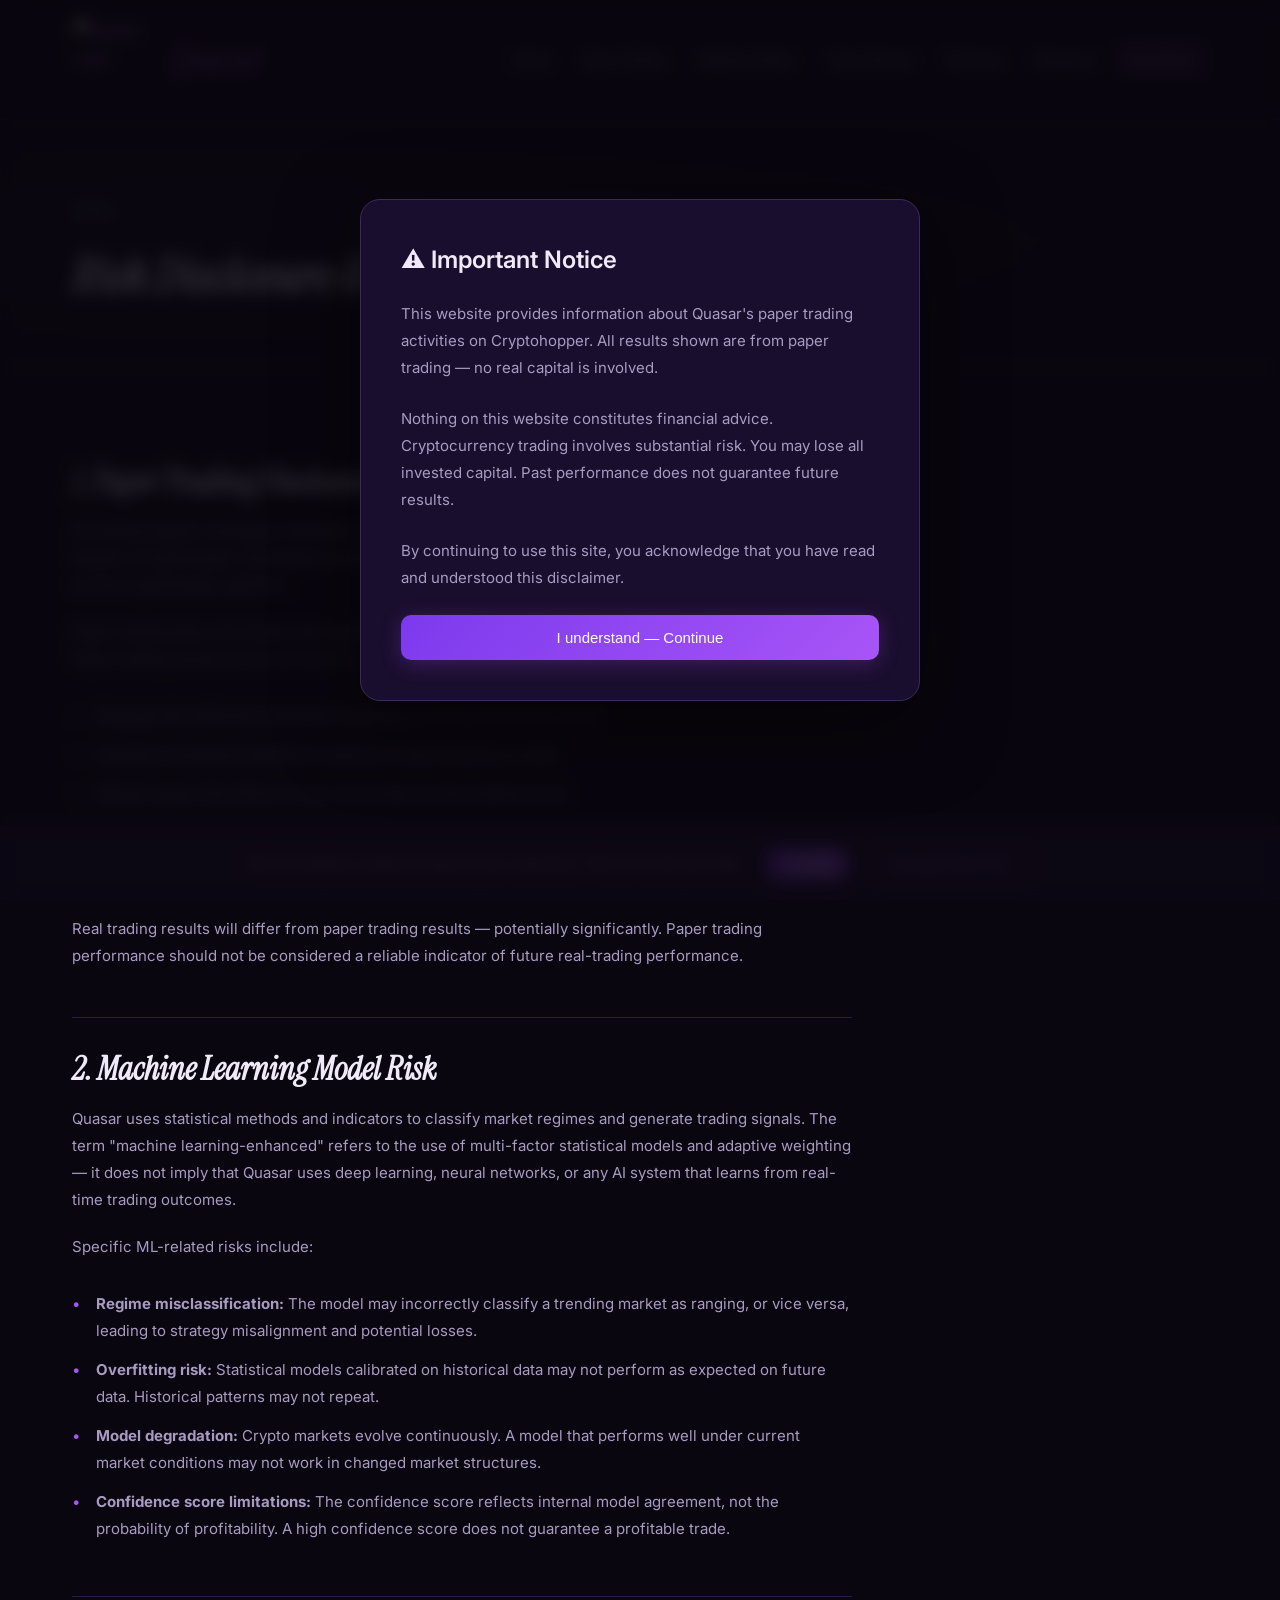
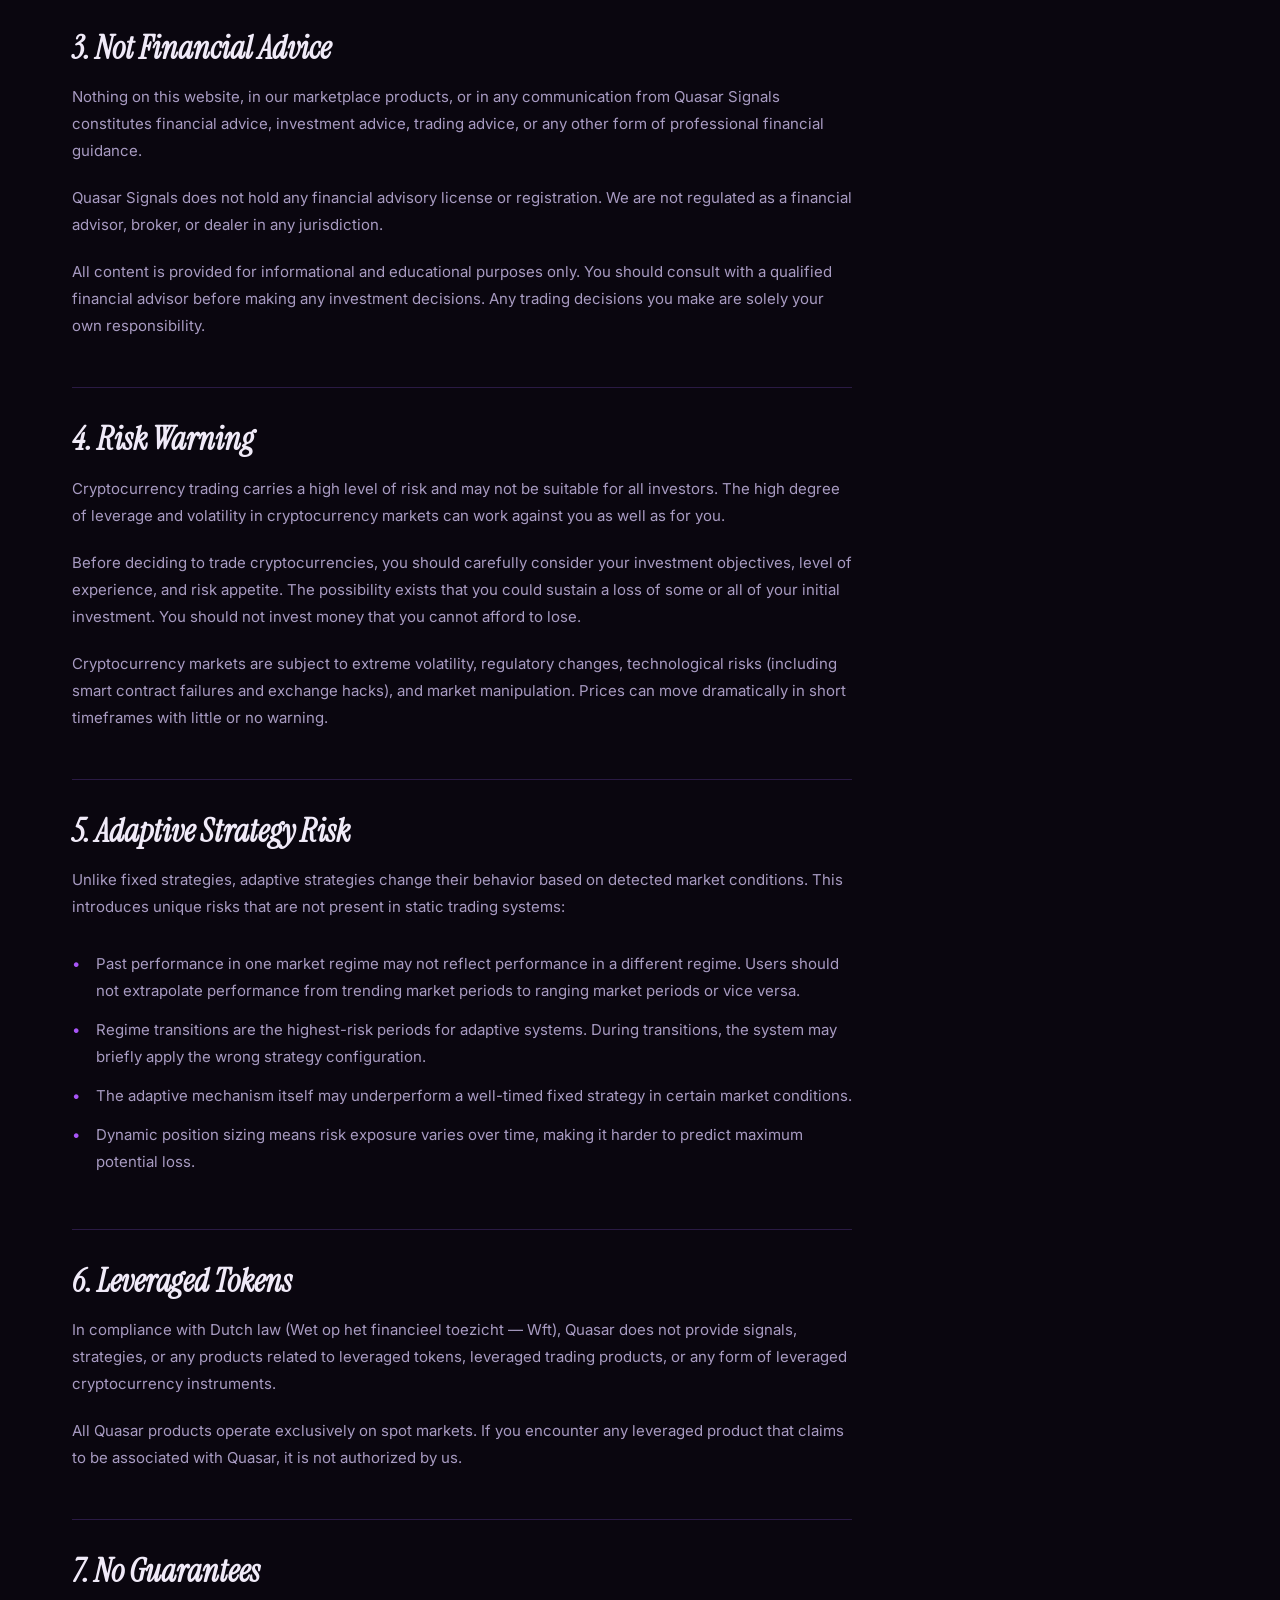
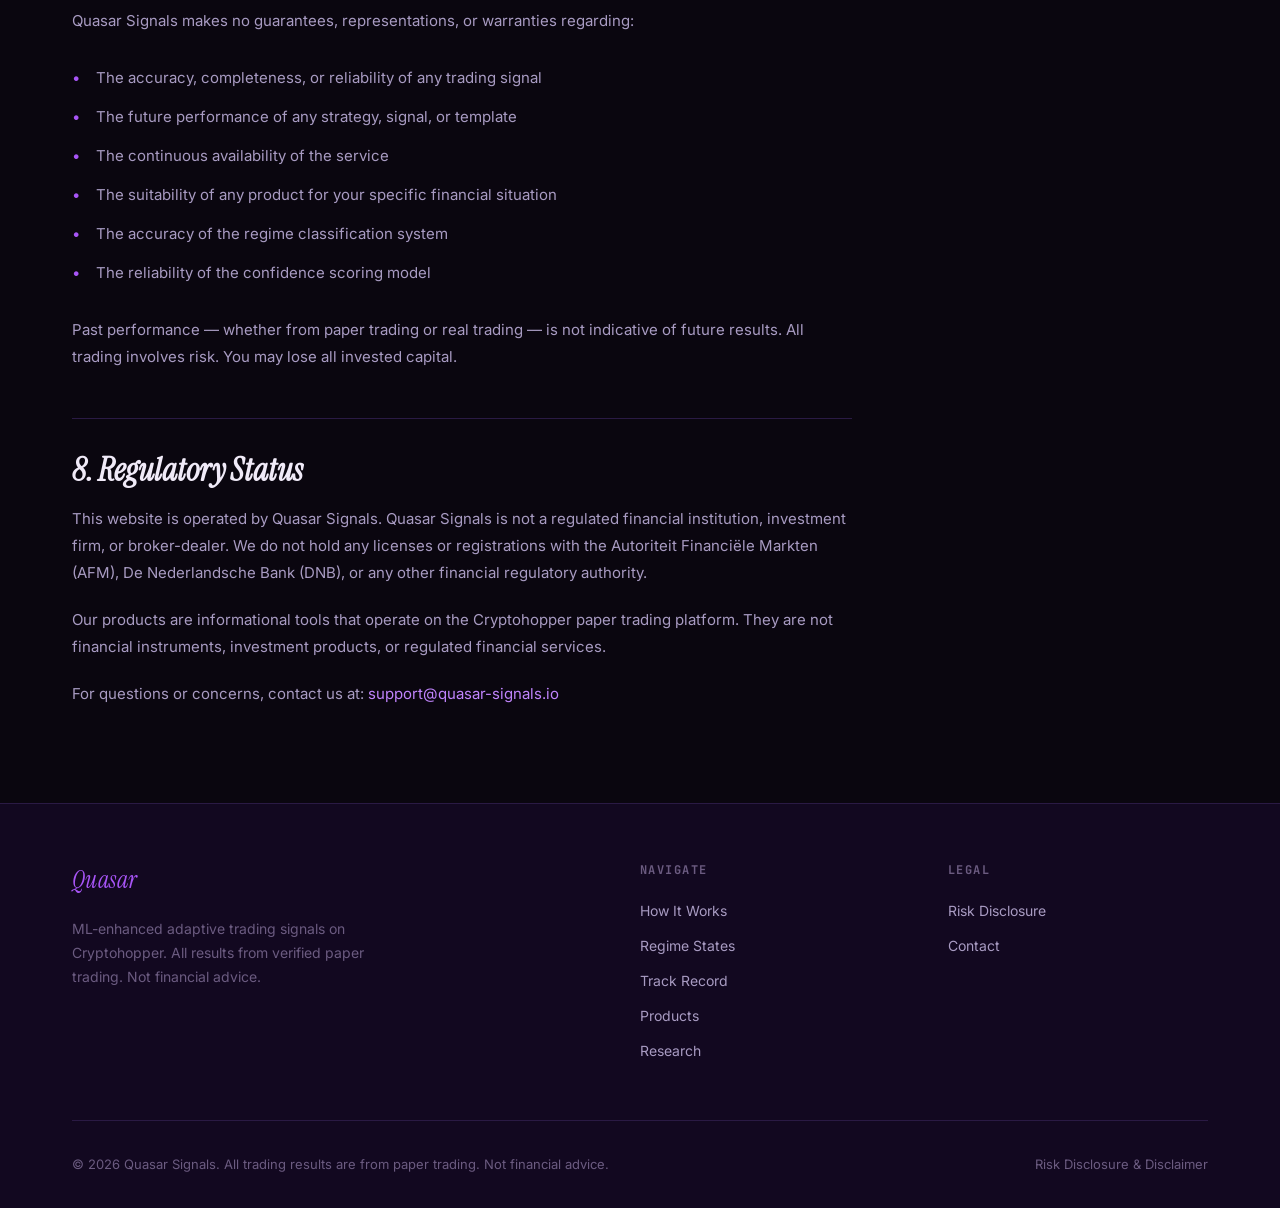
==== disclaimer.html @ 03da4434 "Add complete Quasar website with tall header, large logo, and all pages Full static site with 7 page" ====
<!DOCTYPE html>
<html lang="en">
<head>
  <meta charset="UTF-8">
  <meta name="viewport" content="width=device-width, initial-scale=1.0">
  <title>Risk Disclosure &amp; Disclaimer — Quasar</title>
  <meta name="description" content="Comprehensive risk disclosure and ML-specific disclaimer for Quasar's adaptive paper trading system.">
  <link rel="stylesheet" href="css/style.css">
  <link rel="icon" type="image/png" href="images/logo.png">
</head>
<body>

  <header class="site-header">
    <div class="header-inner">
      <a href="index.html" class="logo-link">
        <img src="images/logo.png" alt="Quasar Logo" class="logo-img">
        <span class="logo-text">Quasar</span>
      </a>
      <button class="nav-toggle" aria-label="Toggle navigation">
        <span></span><span></span><span></span>
      </button>
      <nav class="main-nav">
        <a href="index.html">Home</a>
        <a href="how-it-works.html">How It Works</a>
        <a href="regime-states.html">Regime States</a>
        <a href="track-record.html">Track Record</a>
        <a href="products.html">Products</a>
        <a href="research.html">Research</a>
        <a href="disclaimer.html" class="active">Disclaimer</a>
      </nav>
    </div>
  </header>

  <main>

    <div class="page-header">
      <div class="container">
        <span class="section-label">Legal</span>
        <h1>Risk Disclosure &amp; ML-Specific Disclaimer</h1>
      </div>
    </div>

    <section class="section">
      <div class="container">
        <div class="disclaimer-content">

          <!-- 1. PAPER TRADING DISCLOSURE -->
          <h2>1. Paper Trading Disclosure</h2>
          <p>
            All trading signals, strategies, templates, and performance data presented on this
            website and through Quasar's Cryptohopper marketplace products are derived exclusively
            from paper trading (simulated trading) on the Cryptohopper platform.
          </p>
          <p>
            Paper trading does not involve real capital. No real money is at risk in the
            generation of any results shown. Paper trading results do not account for:
          </p>
          <ul class="bullet-list">
            <li>Slippage (the difference between expected and actual execution price)</li>
            <li>Liquidity constraints (inability to execute at desired price or size)</li>
            <li>Market impact (the effect of your own orders on the market price)</li>
            <li>Exchange downtime or connectivity issues</li>
            <li>Fees and commissions (which vary by exchange and account type)</li>
          </ul>
          <p>
            Real trading results will differ from paper trading results — potentially significantly.
            Paper trading performance should not be considered a reliable indicator of future
            real-trading performance.
          </p>

          <!-- 2. ML MODEL RISK -->
          <h2>2. Machine Learning Model Risk</h2>
          <p>
            Quasar uses statistical methods and indicators to classify market regimes and
            generate trading signals. The term "machine learning-enhanced" refers to the use
            of multi-factor statistical models and adaptive weighting — it does not imply
            that Quasar uses deep learning, neural networks, or any AI system that learns
            from real-time trading outcomes.
          </p>
          <p>Specific ML-related risks include:</p>
          <ul class="bullet-list">
            <li><strong>Regime misclassification:</strong> The model may incorrectly classify a trending market as ranging, or vice versa, leading to strategy misalignment and potential losses.</li>
            <li><strong>Overfitting risk:</strong> Statistical models calibrated on historical data may not perform as expected on future data. Historical patterns may not repeat.</li>
            <li><strong>Model degradation:</strong> Crypto markets evolve continuously. A model that performs well under current market conditions may not work in changed market structures.</li>
            <li><strong>Confidence score limitations:</strong> The confidence score reflects internal model agreement, not the probability of profitability. A high confidence score does not guarantee a profitable trade.</li>
          </ul>

          <!-- 3. NOT FINANCIAL ADVICE -->
          <h2>3. Not Financial Advice</h2>
          <p>
            Nothing on this website, in our marketplace products, or in any communication
            from Quasar Signals constitutes financial advice, investment advice, trading advice,
            or any other form of professional financial guidance.
          </p>
          <p>
            Quasar Signals does not hold any financial advisory license or registration.
            We are not regulated as a financial advisor, broker, or dealer in any jurisdiction.
          </p>
          <p>
            All content is provided for informational and educational purposes only. You should
            consult with a qualified financial advisor before making any investment decisions.
            Any trading decisions you make are solely your own responsibility.
          </p>

          <!-- 4. RISK WARNING -->
          <h2>4. Risk Warning</h2>
          <p>
            Cryptocurrency trading carries a high level of risk and may not be suitable for
            all investors. The high degree of leverage and volatility in cryptocurrency markets
            can work against you as well as for you.
          </p>
          <p>
            Before deciding to trade cryptocurrencies, you should carefully consider your
            investment objectives, level of experience, and risk appetite. The possibility
            exists that you could sustain a loss of some or all of your initial investment.
            You should not invest money that you cannot afford to lose.
          </p>
          <p>
            Cryptocurrency markets are subject to extreme volatility, regulatory changes,
            technological risks (including smart contract failures and exchange hacks),
            and market manipulation. Prices can move dramatically in short timeframes
            with little or no warning.
          </p>

          <!-- 5. ADAPTIVE STRATEGY RISK -->
          <h2>5. Adaptive Strategy Risk</h2>
          <p>
            Unlike fixed strategies, adaptive strategies change their behavior based on
            detected market conditions. This introduces unique risks that are not present
            in static trading systems:
          </p>
          <ul class="bullet-list">
            <li>Past performance in one market regime may not reflect performance in a different regime. Users should not extrapolate performance from trending market periods to ranging market periods or vice versa.</li>
            <li>Regime transitions are the highest-risk periods for adaptive systems. During transitions, the system may briefly apply the wrong strategy configuration.</li>
            <li>The adaptive mechanism itself may underperform a well-timed fixed strategy in certain market conditions.</li>
            <li>Dynamic position sizing means risk exposure varies over time, making it harder to predict maximum potential loss.</li>
          </ul>

          <!-- 6. LEVERAGED TOKENS -->
          <h2>6. Leveraged Tokens</h2>
          <p>
            In compliance with Dutch law (Wet op het financieel toezicht — Wft), Quasar
            does not provide signals, strategies, or any products related to leveraged tokens,
            leveraged trading products, or any form of leveraged cryptocurrency instruments.
          </p>
          <p>
            All Quasar products operate exclusively on spot markets. If you encounter any
            leveraged product that claims to be associated with Quasar, it is not authorized
            by us.
          </p>

          <!-- 7. NO GUARANTEES -->
          <h2>7. No Guarantees</h2>
          <p>
            Quasar Signals makes no guarantees, representations, or warranties regarding:
          </p>
          <ul class="bullet-list">
            <li>The accuracy, completeness, or reliability of any trading signal</li>
            <li>The future performance of any strategy, signal, or template</li>
            <li>The continuous availability of the service</li>
            <li>The suitability of any product for your specific financial situation</li>
            <li>The accuracy of the regime classification system</li>
            <li>The reliability of the confidence scoring model</li>
          </ul>
          <p>
            Past performance — whether from paper trading or real trading — is not indicative
            of future results. All trading involves risk. You may lose all invested capital.
          </p>

          <!-- 8. REGULATORY STATUS -->
          <h2>8. Regulatory Status</h2>
          <p>
            This website is operated by Quasar Signals. Quasar Signals is not a regulated
            financial institution, investment firm, or broker-dealer. We do not hold any
            licenses or registrations with the Autoriteit Financiële Markten (AFM), De
            Nederlandsche Bank (DNB), or any other financial regulatory authority.
          </p>
          <p>
            Our products are informational tools that operate on the Cryptohopper paper
            trading platform. They are not financial instruments, investment products,
            or regulated financial services.
          </p>
          <p>
            For questions or concerns, contact us at:
            <a href="mailto:support@quasar-signals.io">support@quasar-signals.io</a>
          </p>

        </div>
      </div>
    </section>

  </main>

  <footer class="site-footer">
    <div class="container">
      <div class="footer-inner">
        <div class="footer-brand">
          <span class="logo-text">Quasar</span>
          <p>ML-enhanced adaptive trading signals on Cryptohopper. All results from verified paper trading. Not financial advice.</p>
        </div>
        <div class="footer-links">
          <h4>Navigate</h4>
          <ul>
            <li><a href="how-it-works.html">How It Works</a></li>
            <li><a href="regime-states.html">Regime States</a></li>
            <li><a href="track-record.html">Track Record</a></li>
            <li><a href="products.html">Products</a></li>
            <li><a href="research.html">Research</a></li>
          </ul>
        </div>
        <div class="footer-links">
          <h4>Legal</h4>
          <ul>
            <li><a href="disclaimer.html">Risk Disclosure</a></li>
            <li><a href="mailto:support@quasar-signals.io">Contact</a></li>
          </ul>
        </div>
      </div>
      <div class="footer-bottom">
        <p>&copy; 2026 Quasar Signals. All trading results are from paper trading. Not financial advice.</p>
        <a href="disclaimer.html">Risk Disclosure &amp; Disclaimer</a>
      </div>
    </div>
  </footer>

  <div class="disclaimer-modal-overlay">
    <div class="disclaimer-modal">
      <h3>&#x26A0;&#xFE0F; Important Notice</h3>
      <p>This website provides information about Quasar's paper trading activities on Cryptohopper. All results shown are from paper trading — no real capital is involved.</p>
      <p>Nothing on this website constitutes financial advice. Cryptocurrency trading involves substantial risk. You may lose all invested capital. Past performance does not guarantee future results.</p>
      <p>By continuing to use this site, you acknowledge that you have read and understood this disclaimer.</p>
      <button class="btn btn-primary disclaimer-accept">I understand — Continue</button>
    </div>
  </div>

  <div class="cookie-banner">
    <p>We use analytics cookies to improve your experience. We do not sell your data.</p>
    <button class="btn btn-primary cookie-accept">Accept</button>
    <button class="btn btn-secondary cookie-manage">Manage preferences</button>
  </div>

  <script src="js/main.js"></script>
</body>
</html>
---- css/style.css ----
/* ══════════════════════════════════════════
   QUASAR — Global Styles
   Tone: Enigmatic · Data-Driven · Futuristic
   ══════════════════════════════════════════ */

@import url('https://fonts.googleapis.com/css2?family=Instrument+Serif:ital@0;1&family=JetBrains+Mono:wght@300;400;500&family=Inter:wght@300;400;500;600&display=swap');

:root {
  --bg-primary: #0a060f;
  --bg-secondary: #120820;
  --bg-card: #1a0e2e;
  --bg-card-hover: #221440;
  --purple: #a855f7;
  --purple-light: #c084fc;
  --purple-dim: #7c3aed;
  --purple-dark: #6d28d9;
  --teal: #2ae8c0;
  --teal-dim: #1ab898;
  --lavender: #c4b5fd;
  --text-primary: #f0eaf8;
  --text-secondary: #a89bc2;
  --text-muted: #6b5b80;
  --border: #2a1a44;
  --border-light: #3d2a5c;
  --font-serif: 'Instrument Serif', Georgia, serif;
  --font-sans: 'Inter', -apple-system, sans-serif;
  --font-mono: 'JetBrains Mono', 'Fira Code', monospace;
  --header-height: 120px;
  --max-width: 1200px;
}

*, *::before, *::after {
  margin: 0;
  padding: 0;
  box-sizing: border-box;
}

html {
  scroll-behavior: smooth;
  font-size: 16px;
}

body {
  font-family: var(--font-sans);
  background: var(--bg-primary);
  color: var(--text-primary);
  line-height: 1.7;
  min-height: 100vh;
  overflow-x: hidden;
}

/* ── Selection ── */
::selection {
  background: var(--purple-dim);
  color: #fff;
}

/* ── Links ── */
a {
  color: var(--purple-light);
  text-decoration: none;
  transition: color 0.25s ease;
}
a:hover {
  color: var(--teal);
}

/* ══════════════════════════════════════════
   HEADER — Tall with large logo
   ══════════════════════════════════════════ */

.site-header {
  position: fixed;
  top: 0;
  left: 0;
  right: 0;
  z-index: 1000;
  height: var(--header-height);
  background: rgba(10, 6, 15, 0.92);
  backdrop-filter: blur(20px);
  -webkit-backdrop-filter: blur(20px);
  border-bottom: 1px solid var(--border);
  transition: height 0.3s ease, background 0.3s ease;
}

.site-header.scrolled {
  height: 80px;
  background: rgba(10, 6, 15, 0.97);
}

.header-inner {
  max-width: var(--max-width);
  margin: 0 auto;
  padding: 0 2rem;
  height: 100%;
  display: flex;
  align-items: center;
  justify-content: space-between;
}

.logo-link {
  display: flex;
  align-items: center;
  gap: 1rem;
  text-decoration: none;
  flex-shrink: 0;
}

.logo-img {
  height: 85px;
  width: 85px;
  object-fit: contain;
  border-radius: 16px;
  transition: height 0.3s ease, width 0.3s ease;
}

.site-header.scrolled .logo-img {
  height: 52px;
  width: 52px;
}

.logo-text {
  font-family: var(--font-serif);
  font-style: italic;
  font-size: 2rem;
  color: var(--purple);
  letter-spacing: 0.02em;
  transition: font-size 0.3s ease;
}

.site-header.scrolled .logo-text {
  font-size: 1.5rem;
}

/* ── Navigation ── */
.main-nav {
  display: flex;
  align-items: center;
  gap: 0.25rem;
}

.main-nav a {
  color: var(--text-secondary);
  font-size: 0.875rem;
  font-weight: 400;
  padding: 0.5rem 0.85rem;
  border-radius: 8px;
  transition: all 0.25s ease;
  white-space: nowrap;
}

.main-nav a:hover,
.main-nav a.active {
  color: var(--text-primary);
  background: rgba(168, 85, 247, 0.1);
}

.main-nav a.active {
  color: var(--purple-light);
}

/* Mobile hamburger */
.nav-toggle {
  display: none;
  background: none;
  border: none;
  cursor: pointer;
  padding: 0.5rem;
}

.nav-toggle span {
  display: block;
  width: 24px;
  height: 2px;
  background: var(--text-secondary);
  margin: 5px 0;
  transition: all 0.3s ease;
  border-radius: 2px;
}

.nav-toggle.open span:nth-child(1) {
  transform: rotate(45deg) translate(5px, 5px);
}
.nav-toggle.open span:nth-child(2) {
  opacity: 0;
}
.nav-toggle.open span:nth-child(3) {
  transform: rotate(-45deg) translate(5px, -5px);
}

/* ══════════════════════════════════════════
   MAIN CONTENT
   ══════════════════════════════════════════ */

main {
  padding-top: var(--header-height);
}

.container {
  max-width: var(--max-width);
  margin: 0 auto;
  padding: 0 2rem;
}

/* ── Section spacing ── */
.section {
  padding: 6rem 0;
  border-bottom: 1px solid var(--border);
}

.section:last-child {
  border-bottom: none;
}

.section-alt {
  background: var(--bg-secondary);
}

/* ══════════════════════════════════════════
   HERO
   ══════════════════════════════════════════ */

.hero {
  padding: 8rem 0 6rem;
  position: relative;
  overflow: hidden;
}

.hero::before {
  content: '';
  position: absolute;
  top: -40%;
  left: -20%;
  width: 70%;
  height: 120%;
  background: radial-gradient(ellipse, rgba(168, 85, 247, 0.06) 0%, transparent 70%);
  pointer-events: none;
}

.hero::after {
  content: '';
  position: absolute;
  bottom: -30%;
  right: -15%;
  width: 50%;
  height: 100%;
  background: radial-gradient(ellipse, rgba(42, 232, 192, 0.03) 0%, transparent 70%);
  pointer-events: none;
}

.hero-content {
  position: relative;
  z-index: 1;
  max-width: 780px;
}

.hero h1 {
  font-family: var(--font-serif);
  font-style: italic;
  font-size: 3.75rem;
  line-height: 1.15;
  color: var(--text-primary);
  margin-bottom: 1.75rem;
  letter-spacing: -0.01em;
}

.hero h1 span {
  color: var(--purple);
}

.hero-sub {
  font-size: 1.125rem;
  color: var(--text-secondary);
  line-height: 1.8;
  margin-bottom: 2.5rem;
  max-width: 640px;
}

.hero-ctas {
  display: flex;
  gap: 1rem;
  flex-wrap: wrap;
  margin-bottom: 2.5rem;
}

.hero-disclaimer {
  font-family: var(--font-mono);
  font-size: 0.75rem;
  color: var(--text-muted);
  line-height: 1.7;
  max-width: 580px;
  padding-top: 1.5rem;
  border-top: 1px solid var(--border);
}

/* ── Buttons ── */
.btn {
  display: inline-flex;
  align-items: center;
  gap: 0.5rem;
  padding: 0.875rem 1.75rem;
  border-radius: 10px;
  font-size: 0.9375rem;
  font-weight: 500;
  cursor: pointer;
  transition: all 0.3s ease;
  border: none;
  text-decoration: none;
}

.btn-primary {
  background: linear-gradient(135deg, var(--purple-dim), var(--purple));
  color: #fff;
  box-shadow: 0 4px 20px rgba(168, 85, 247, 0.25);
}

.btn-primary:hover {
  background: linear-gradient(135deg, var(--purple), var(--purple-light));
  box-shadow: 0 6px 30px rgba(168, 85, 247, 0.35);
  color: #fff;
  transform: translateY(-1px);
}

.btn-secondary {
  background: transparent;
  color: var(--purple-light);
  border: 1px solid var(--border-light);
}

.btn-secondary:hover {
  background: rgba(168, 85, 247, 0.08);
  border-color: var(--purple-dim);
  color: var(--purple-light);
}

/* ══════════════════════════════════════════
   TYPOGRAPHY
   ══════════════════════════════════════════ */

h1, h2, h3, h4 {
  font-family: var(--font-serif);
  font-style: italic;
  color: var(--text-primary);
}

h2 {
  font-size: 2.5rem;
  line-height: 1.2;
  margin-bottom: 1.5rem;
}

h3 {
  font-size: 1.5rem;
  margin-bottom: 1rem;
}

h4 {
  font-size: 1.125rem;
  margin-bottom: 0.75rem;
}

p {
  margin-bottom: 1.25rem;
  color: var(--text-secondary);
}

p:last-child {
  margin-bottom: 0;
}

/* ── Section intro ── */
.section-intro {
  max-width: 700px;
  margin-bottom: 3.5rem;
}

.section-label {
  font-family: var(--font-mono);
  font-size: 0.75rem;
  text-transform: uppercase;
  letter-spacing: 0.15em;
  color: var(--teal);
  margin-bottom: 1rem;
  display: block;
}

/* ══════════════════════════════════════════
   REGIME STATE CARDS
   ══════════════════════════════════════════ */

.regime-grid {
  display: grid;
  grid-template-columns: repeat(3, 1fr);
  gap: 1.5rem;
  margin-top: 2.5rem;
}

.regime-card {
  background: var(--bg-card);
  border: 1px solid var(--border);
  border-radius: 16px;
  padding: 2rem;
  transition: all 0.3s ease;
  position: relative;
  overflow: hidden;
}

.regime-card::before {
  content: '';
  position: absolute;
  top: 0;
  left: 0;
  right: 0;
  height: 3px;
  border-radius: 16px 16px 0 0;
}

.regime-card.trending::before {
  background: linear-gradient(90deg, var(--purple), var(--purple-light));
}

.regime-card.ranging::before {
  background: linear-gradient(90deg, #3b82f6, #60a5fa);
}

.regime-card.uncertain::before {
  background: linear-gradient(90deg, #6b7280, #9ca3af);
}

.regime-card:hover {
  border-color: var(--border-light);
  transform: translateY(-2px);
  box-shadow: 0 8px 32px rgba(168, 85, 247, 0.08);
}

.regime-icon {
  font-size: 2rem;
  margin-bottom: 1rem;
}

.regime-card h3 {
  font-family: var(--font-mono);
  font-style: normal;
  font-size: 0.875rem;
  text-transform: uppercase;
  letter-spacing: 0.1em;
  margin-bottom: 1rem;
}

.regime-card.trending h3 { color: var(--purple-light); }
.regime-card.ranging h3 { color: #60a5fa; }
.regime-card.uncertain h3 { color: #9ca3af; }

.regime-card p {
  font-size: 0.9375rem;
  line-height: 1.7;
}

.regime-stat {
  font-family: var(--font-mono);
  font-size: 0.8125rem;
  color: var(--text-muted);
  margin-top: 1.25rem;
  padding-top: 1rem;
  border-top: 1px solid var(--border);
}

/* ══════════════════════════════════════════
   PRODUCT CARDS
   ══════════════════════════════════════════ */

.products-grid {
  display: grid;
  grid-template-columns: repeat(2, 1fr);
  gap: 1.5rem;
}

.product-card {
  background: var(--bg-card);
  border: 1px solid var(--border);
  border-radius: 16px;
  padding: 2.25rem;
  transition: all 0.3s ease;
  display: flex;
  flex-direction: column;
}

.product-card:hover {
  border-color: var(--purple-dim);
  box-shadow: 0 8px 40px rgba(168, 85, 247, 0.1);
  transform: translateY(-2px);
}

.product-header {
  display: flex;
  justify-content: space-between;
  align-items: flex-start;
  margin-bottom: 1.25rem;
}

.product-name {
  font-family: var(--font-mono);
  font-size: 0.8125rem;
  text-transform: uppercase;
  letter-spacing: 0.1em;
  color: var(--purple-light);
}

.product-price {
  font-family: var(--font-mono);
  font-size: 1.25rem;
  color: var(--teal);
  font-weight: 500;
}

.product-price span {
  font-size: 0.75rem;
  color: var(--text-muted);
}

.product-card p {
  font-size: 0.9375rem;
  flex-grow: 1;
}

.product-tag {
  display: inline-block;
  font-family: var(--font-mono);
  font-size: 0.6875rem;
  color: var(--text-muted);
  background: rgba(168, 85, 247, 0.08);
  border: 1px solid var(--border);
  padding: 0.25rem 0.625rem;
  border-radius: 6px;
  margin-top: 1.25rem;
}

/* ══════════════════════════════════════════
   CONFIDENCE METER
   ══════════════════════════════════════════ */

.confidence-visual {
  display: flex;
  flex-direction: column;
  gap: 1rem;
  margin-top: 2.5rem;
  max-width: 600px;
}

.confidence-bar {
  display: flex;
  align-items: center;
  gap: 1rem;
}

.confidence-label {
  font-family: var(--font-mono);
  font-size: 0.8125rem;
  color: var(--text-muted);
  width: 120px;
  flex-shrink: 0;
}

.confidence-track {
  flex-grow: 1;
  height: 8px;
  background: var(--bg-card);
  border-radius: 4px;
  overflow: hidden;
  border: 1px solid var(--border);
}

.confidence-fill {
  height: 100%;
  border-radius: 4px;
  transition: width 1s ease;
}

.confidence-fill.suppressed {
  background: var(--text-muted);
}

.confidence-fill.standard {
  background: linear-gradient(90deg, var(--purple-dim), var(--purple));
}

.confidence-fill.maximum {
  background: linear-gradient(90deg, var(--purple), var(--teal));
}

.confidence-value {
  font-family: var(--font-mono);
  font-size: 0.8125rem;
  color: var(--text-secondary);
  width: 50px;
  text-align: right;
}

/* ══════════════════════════════════════════
   RESEARCH / REFERENCES
   ══════════════════════════════════════════ */

.research-grid {
  display: grid;
  grid-template-columns: repeat(3, 1fr);
  gap: 1.5rem;
}

.research-card {
  background: var(--bg-card);
  border: 1px solid var(--border);
  border-radius: 16px;
  padding: 2rem;
  transition: all 0.3s ease;
}

.research-card:hover {
  border-color: var(--border-light);
}

.research-card h4 {
  font-family: var(--font-sans);
  font-style: normal;
  font-weight: 600;
  font-size: 1rem;
  margin-bottom: 0.75rem;
}

.research-source {
  font-family: var(--font-mono);
  font-size: 0.75rem;
  color: var(--teal-dim);
  margin-bottom: 1rem;
  display: block;
}

.research-card p {
  font-size: 0.875rem;
}

/* ══════════════════════════════════════════
   ARROW LIST
   ══════════════════════════════════════════ */

.arrow-list {
  list-style: none;
  margin: 1.5rem 0;
}

.arrow-list li {
  padding: 0.5rem 0;
  padding-left: 1.75rem;
  position: relative;
  color: var(--text-secondary);
  font-size: 0.9375rem;
}

.arrow-list li::before {
  content: '→';
  position: absolute;
  left: 0;
  color: var(--purple);
  font-weight: 500;
}

/* ── Bullet list ── */
.bullet-list {
  list-style: none;
  margin: 1.5rem 0;
}

.bullet-list li {
  padding: 0.375rem 0;
  padding-left: 1.5rem;
  position: relative;
  color: var(--text-secondary);
  font-size: 0.9375rem;
}

.bullet-list li::before {
  content: '•';
  position: absolute;
  left: 0;
  color: var(--purple);
}

/* ══════════════════════════════════════════
   DISCLAIMER PAGE
   ══════════════════════════════════════════ */

.disclaimer-content {
  max-width: 780px;
}

.disclaimer-content h2 {
  font-size: 2rem;
  margin-top: 3rem;
  margin-bottom: 1rem;
  padding-top: 2rem;
  border-top: 1px solid var(--border);
}

.disclaimer-content h2:first-of-type {
  margin-top: 0;
  padding-top: 0;
  border-top: none;
}

.disclaimer-content p,
.disclaimer-content li {
  font-size: 0.9375rem;
  color: var(--text-secondary);
  line-height: 1.8;
}

.disclaimer-note {
  background: var(--bg-card);
  border-left: 3px solid var(--purple-dim);
  padding: 1.25rem 1.5rem;
  border-radius: 0 10px 10px 0;
  margin: 1.5rem 0;
}

.disclaimer-note p {
  font-size: 0.875rem;
  margin: 0;
}

/* ══════════════════════════════════════════
   PAGE HEADER (inner pages)
   ══════════════════════════════════════════ */

.page-header {
  padding: 5rem 0 3rem;
  border-bottom: 1px solid var(--border);
  position: relative;
}

.page-header::before {
  content: '';
  position: absolute;
  top: 0;
  left: 0;
  right: 0;
  bottom: 0;
  background: radial-gradient(ellipse at 20% 50%, rgba(168, 85, 247, 0.05) 0%, transparent 60%);
  pointer-events: none;
}

.page-header h1 {
  font-family: var(--font-serif);
  font-style: italic;
  font-size: 3rem;
  position: relative;
}

.page-header .section-label {
  position: relative;
}

.page-header p {
  position: relative;
  max-width: 600px;
  margin-top: 1rem;
}

/* ══════════════════════════════════════════
   FOOTER
   ══════════════════════════════════════════ */

.site-footer {
  background: var(--bg-secondary);
  border-top: 1px solid var(--border);
  padding: 3.5rem 0 2rem;
}

.footer-inner {
  display: grid;
  grid-template-columns: 2fr 1fr 1fr;
  gap: 3rem;
  margin-bottom: 3rem;
}

.footer-brand .logo-text {
  font-size: 1.5rem;
  margin-bottom: 1rem;
  display: block;
}

.footer-brand p {
  font-size: 0.875rem;
  color: var(--text-muted);
  max-width: 320px;
}

.footer-links h4 {
  font-family: var(--font-mono);
  font-style: normal;
  font-size: 0.75rem;
  text-transform: uppercase;
  letter-spacing: 0.12em;
  color: var(--text-muted);
  margin-bottom: 1rem;
}

.footer-links ul {
  list-style: none;
}

.footer-links li {
  margin-bottom: 0.5rem;
}

.footer-links a {
  font-size: 0.875rem;
  color: var(--text-secondary);
}

.footer-links a:hover {
  color: var(--purple-light);
}

.footer-bottom {
  padding-top: 2rem;
  border-top: 1px solid var(--border);
  display: flex;
  justify-content: space-between;
  align-items: center;
  flex-wrap: wrap;
  gap: 1rem;
}

.footer-bottom p {
  font-size: 0.8125rem;
  color: var(--text-muted);
  margin: 0;
}

.footer-bottom a {
  font-size: 0.8125rem;
  color: var(--text-muted);
}

/* ══════════════════════════════════════════
   COOKIE BANNER
   ══════════════════════════════════════════ */

.cookie-banner {
  position: fixed;
  bottom: 0;
  left: 0;
  right: 0;
  z-index: 9999;
  background: var(--bg-card);
  border-top: 1px solid var(--border);
  padding: 1.25rem 2rem;
  display: none;
  align-items: center;
  justify-content: center;
  gap: 1.5rem;
  backdrop-filter: blur(12px);
}

.cookie-banner.visible {
  display: flex;
}

.cookie-banner p {
  font-size: 0.8125rem;
  color: var(--text-secondary);
  margin: 0;
}

.cookie-banner .btn {
  padding: 0.5rem 1.25rem;
  font-size: 0.8125rem;
}

/* ══════════════════════════════════════════
   DISCLAIMER MODAL
   ══════════════════════════════════════════ */

.disclaimer-modal-overlay {
  position: fixed;
  top: 0;
  left: 0;
  right: 0;
  bottom: 0;
  z-index: 10000;
  background: rgba(10, 6, 15, 0.85);
  backdrop-filter: blur(8px);
  display: none;
  align-items: center;
  justify-content: center;
  padding: 2rem;
}

.disclaimer-modal-overlay.visible {
  display: flex;
}

.disclaimer-modal {
  background: var(--bg-card);
  border: 1px solid var(--border-light);
  border-radius: 20px;
  padding: 2.5rem;
  max-width: 560px;
  width: 100%;
  box-shadow: 0 24px 80px rgba(0, 0, 0, 0.5);
}

.disclaimer-modal h3 {
  font-family: var(--font-sans);
  font-style: normal;
  font-weight: 600;
  display: flex;
  align-items: center;
  gap: 0.5rem;
  margin-bottom: 1.25rem;
}

.disclaimer-modal p {
  font-size: 0.9375rem;
  line-height: 1.8;
  margin-bottom: 1.5rem;
}

.disclaimer-modal .btn {
  width: 100%;
  justify-content: center;
}

/* ══════════════════════════════════════════
   TRACK RECORD TABLE
   ══════════════════════════════════════════ */

.track-table {
  width: 100%;
  border-collapse: separate;
  border-spacing: 0;
  margin-top: 2rem;
  overflow: hidden;
  border-radius: 12px;
  border: 1px solid var(--border);
}

.track-table th {
  font-family: var(--font-mono);
  font-size: 0.75rem;
  text-transform: uppercase;
  letter-spacing: 0.08em;
  color: var(--text-muted);
  background: var(--bg-card);
  padding: 1rem 1.25rem;
  text-align: left;
  border-bottom: 1px solid var(--border);
}

.track-table td {
  padding: 0.875rem 1.25rem;
  font-size: 0.875rem;
  color: var(--text-secondary);
  border-bottom: 1px solid var(--border);
}

.track-table tr:last-child td {
  border-bottom: none;
}

.track-table tr:hover td {
  background: rgba(168, 85, 247, 0.03);
}

/* ══════════════════════════════════════════
   HOW IT WORKS — STEPS
   ══════════════════════════════════════════ */

.steps {
  display: grid;
  grid-template-columns: repeat(4, 1fr);
  gap: 1.5rem;
  margin-top: 2.5rem;
}

.step {
  background: var(--bg-card);
  border: 1px solid var(--border);
  border-radius: 16px;
  padding: 2rem 1.5rem;
  text-align: center;
  transition: all 0.3s ease;
}

.step:hover {
  border-color: var(--border-light);
  transform: translateY(-2px);
}

.step-number {
  font-family: var(--font-mono);
  font-size: 0.75rem;
  color: var(--teal);
  margin-bottom: 1rem;
}

.step h3 {
  font-size: 1.125rem;
  margin-bottom: 0.75rem;
}

.step p {
  font-size: 0.875rem;
}

/* ══════════════════════════════════════════
   RESPONSIVE
   ══════════════════════════════════════════ */

@media (max-width: 1024px) {
  .regime-grid,
  .research-grid {
    grid-template-columns: 1fr;
  }

  .products-grid {
    grid-template-columns: 1fr;
  }

  .footer-inner {
    grid-template-columns: 1fr;
    gap: 2rem;
  }

  .steps {
    grid-template-columns: repeat(2, 1fr);
  }
}

@media (max-width: 768px) {
  :root {
    --header-height: 100px;
  }

  .logo-img {
    height: 65px;
    width: 65px;
  }

  .logo-text {
    font-size: 1.5rem;
  }

  .site-header.scrolled .logo-img {
    height: 44px;
    width: 44px;
  }

  .main-nav {
    position: fixed;
    top: var(--header-height);
    left: 0;
    right: 0;
    background: rgba(10, 6, 15, 0.97);
    backdrop-filter: blur(20px);
    flex-direction: column;
    padding: 1rem;
    border-bottom: 1px solid var(--border);
    transform: translateY(-120%);
    transition: transform 0.3s ease;
    gap: 0;
  }

  .main-nav.open {
    transform: translateY(0);
  }

  .main-nav a {
    width: 100%;
    padding: 0.75rem 1rem;
    text-align: left;
  }

  .nav-toggle {
    display: block;
  }

  .hero h1 {
    font-size: 2.5rem;
  }

  h2 {
    font-size: 1.875rem;
  }

  .page-header h1 {
    font-size: 2.25rem;
  }

  .hero-ctas {
    flex-direction: column;
  }

  .btn {
    width: 100%;
    justify-content: center;
  }

  .steps {
    grid-template-columns: 1fr;
  }

  .footer-bottom {
    flex-direction: column;
    text-align: center;
  }

  .cookie-banner {
    flex-direction: column;
    text-align: center;
    gap: 1rem;
  }
}

@media (max-width: 480px) {
  .hero h1 {
    font-size: 2rem;
  }

  .container {
    padding: 0 1.25rem;
  }

  .section {
    padding: 4rem 0;
  }
}
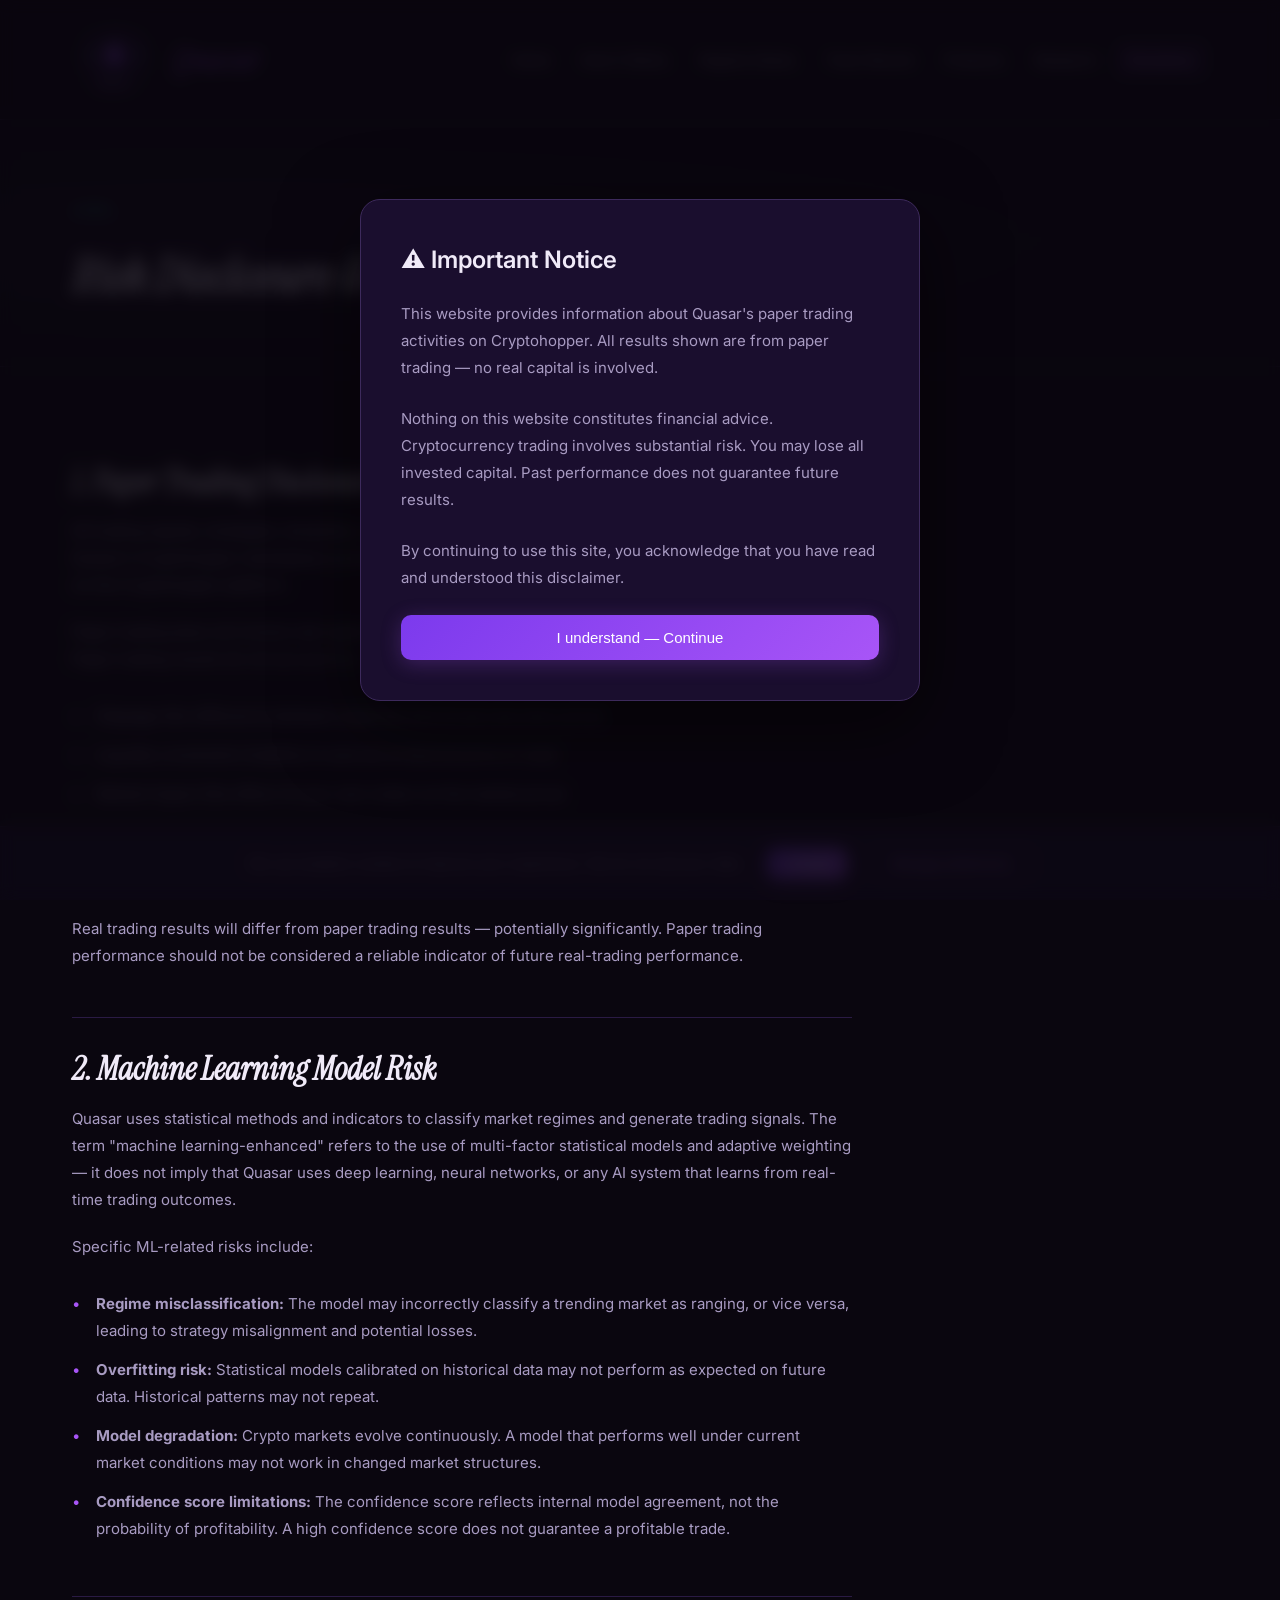
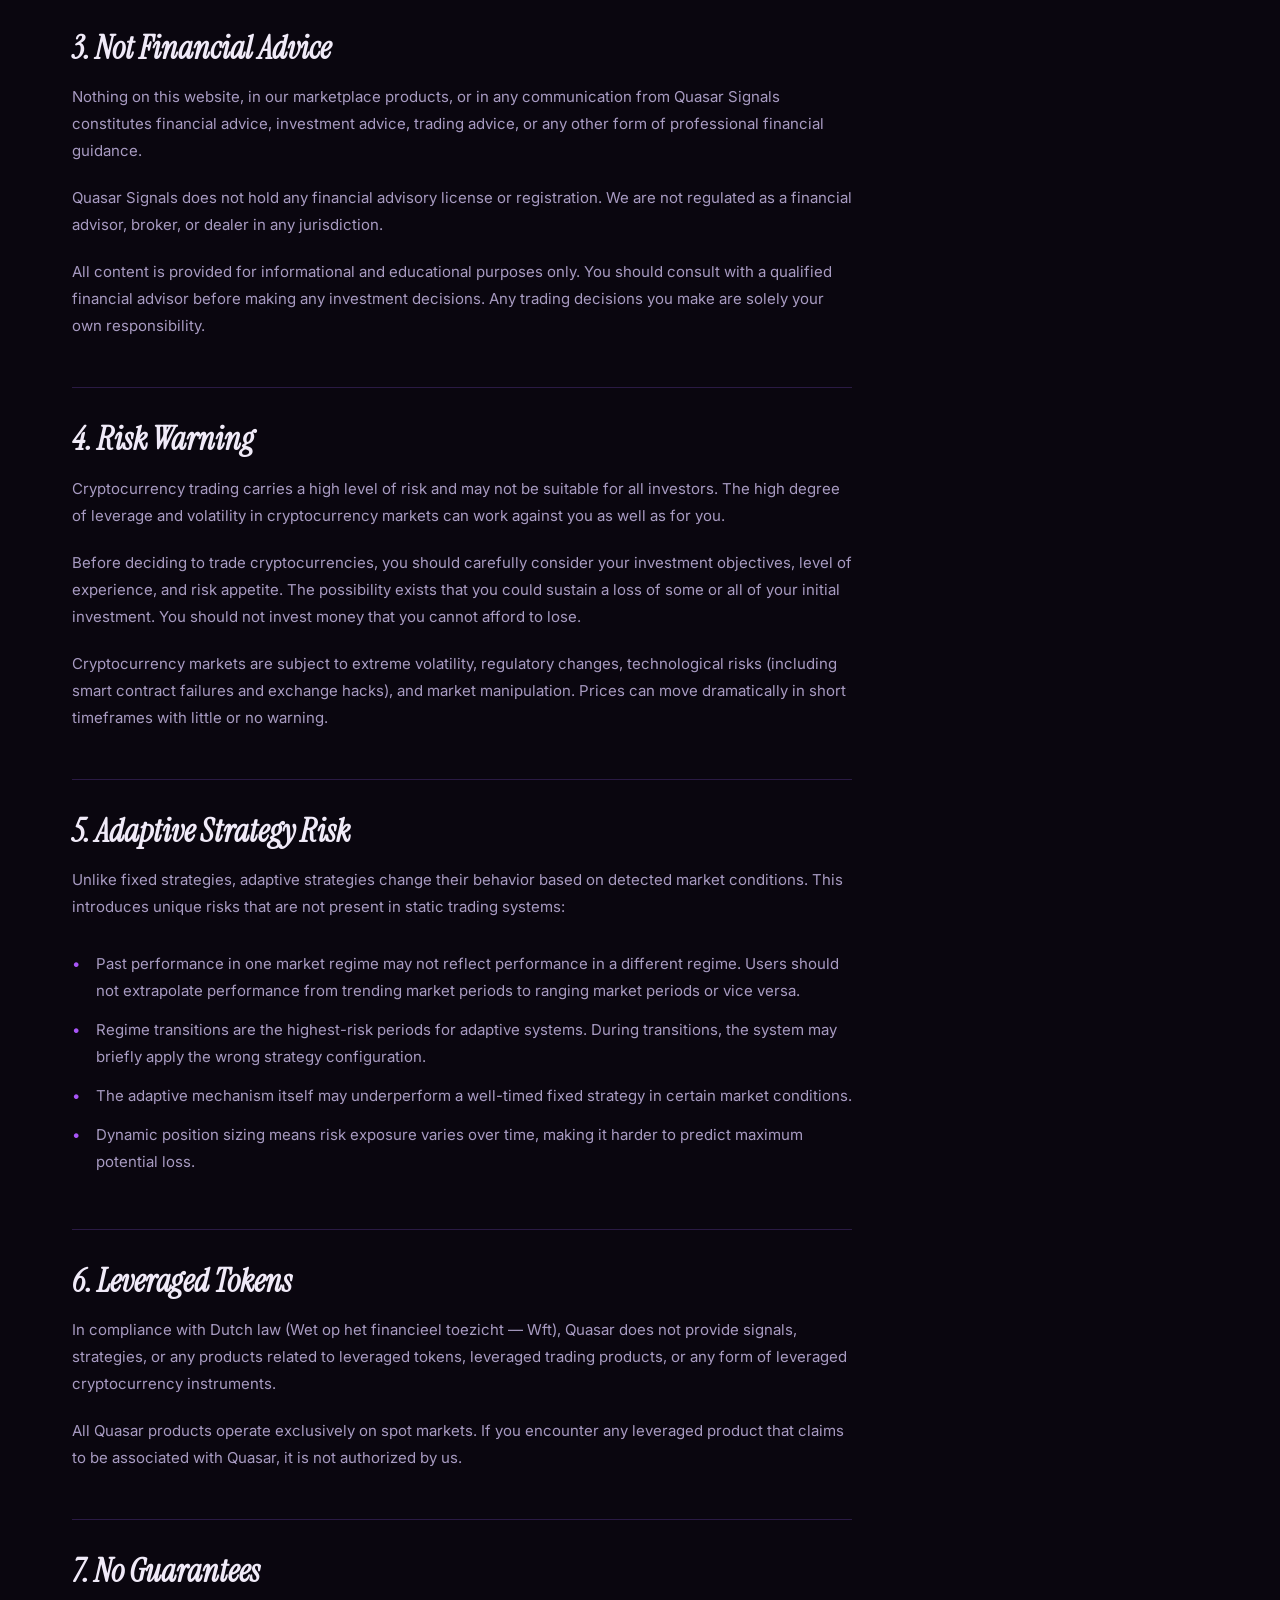
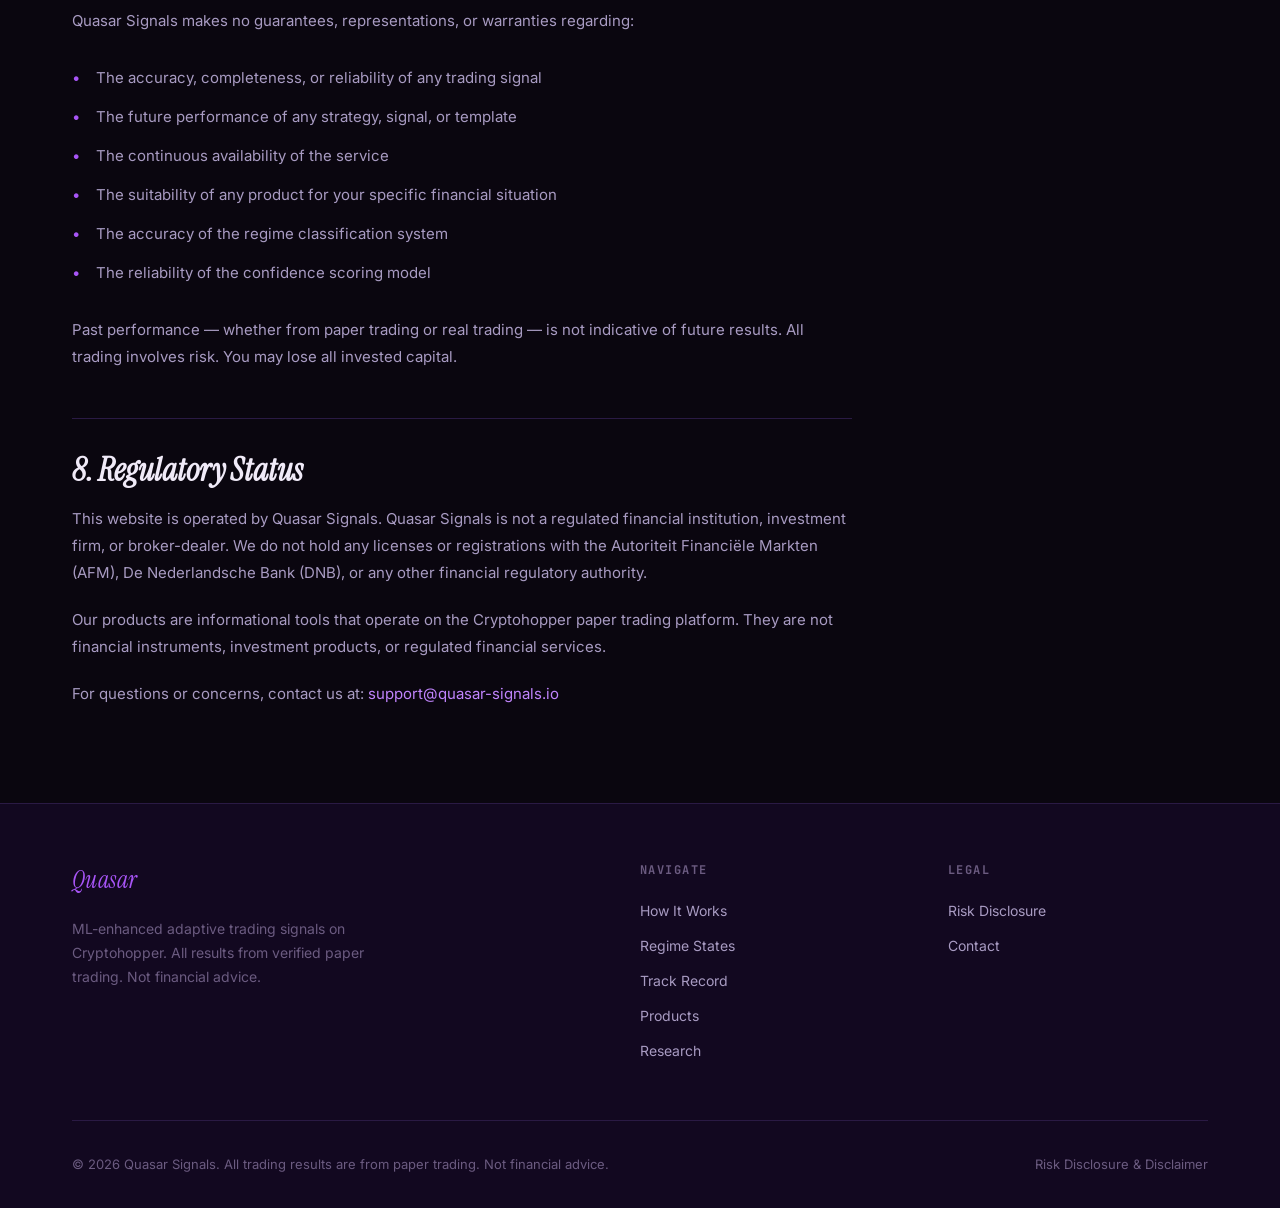
==== commit 3a490a70: "Add SVG logo and fix broken image references Created an SVG logo matching the Quasar brand design (p" ====
--- a/disclaimer.html
+++ b/disclaimer.html
@@ -6,14 +6,14 @@
   <title>Risk Disclosure &amp; Disclaimer — Quasar</title>
   <meta name="description" content="Comprehensive risk disclosure and ML-specific disclaimer for Quasar's adaptive paper trading system.">
   <link rel="stylesheet" href="css/style.css">
-  <link rel="icon" type="image/png" href="images/logo.png">
+  <link rel="icon" type="image/png" href="images/logo.svg">
 </head>
 <body>
 
   <header class="site-header">
     <div class="header-inner">
       <a href="index.html" class="logo-link">
-        <img src="images/logo.png" alt="Quasar Logo" class="logo-img">
+        <img src="images/logo.svg" alt="Quasar Logo" class="logo-img">
         <span class="logo-text">Quasar</span>
       </a>
       <button class="nav-toggle" aria-label="Toggle navigation">
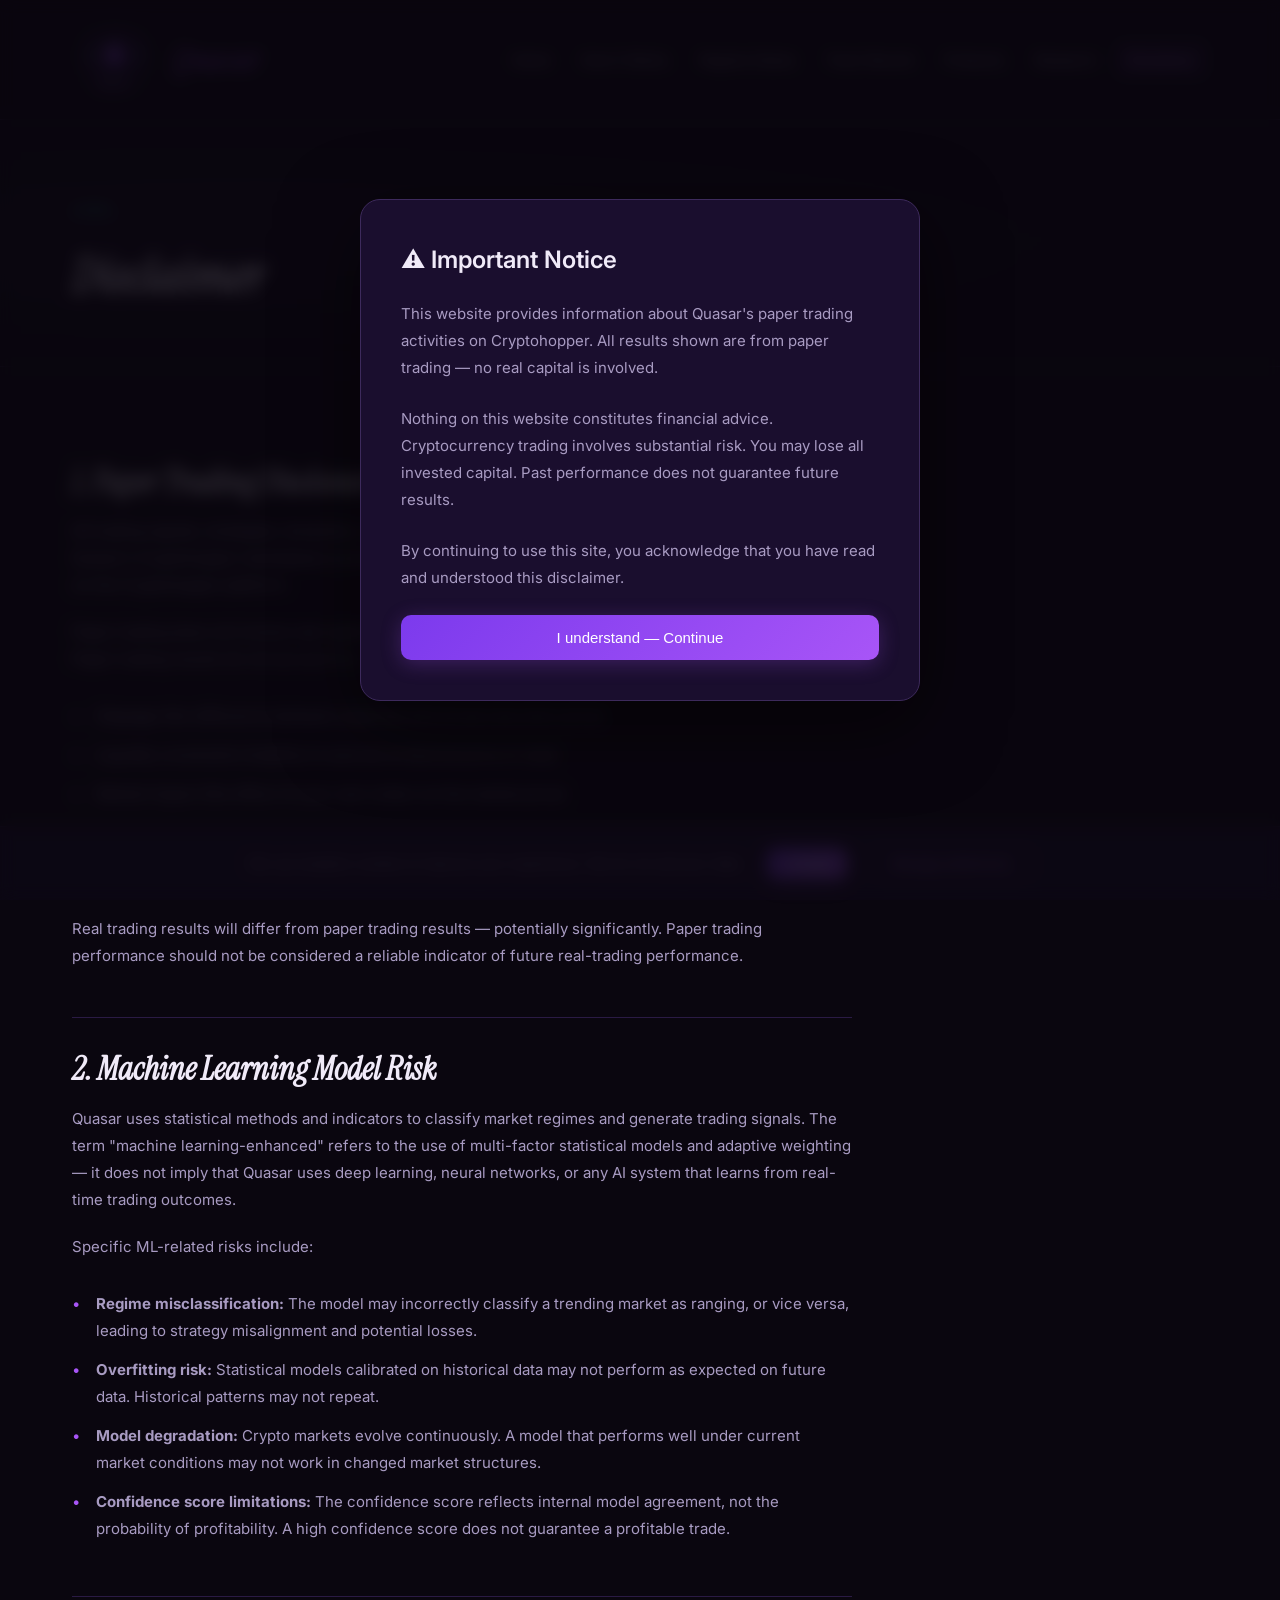
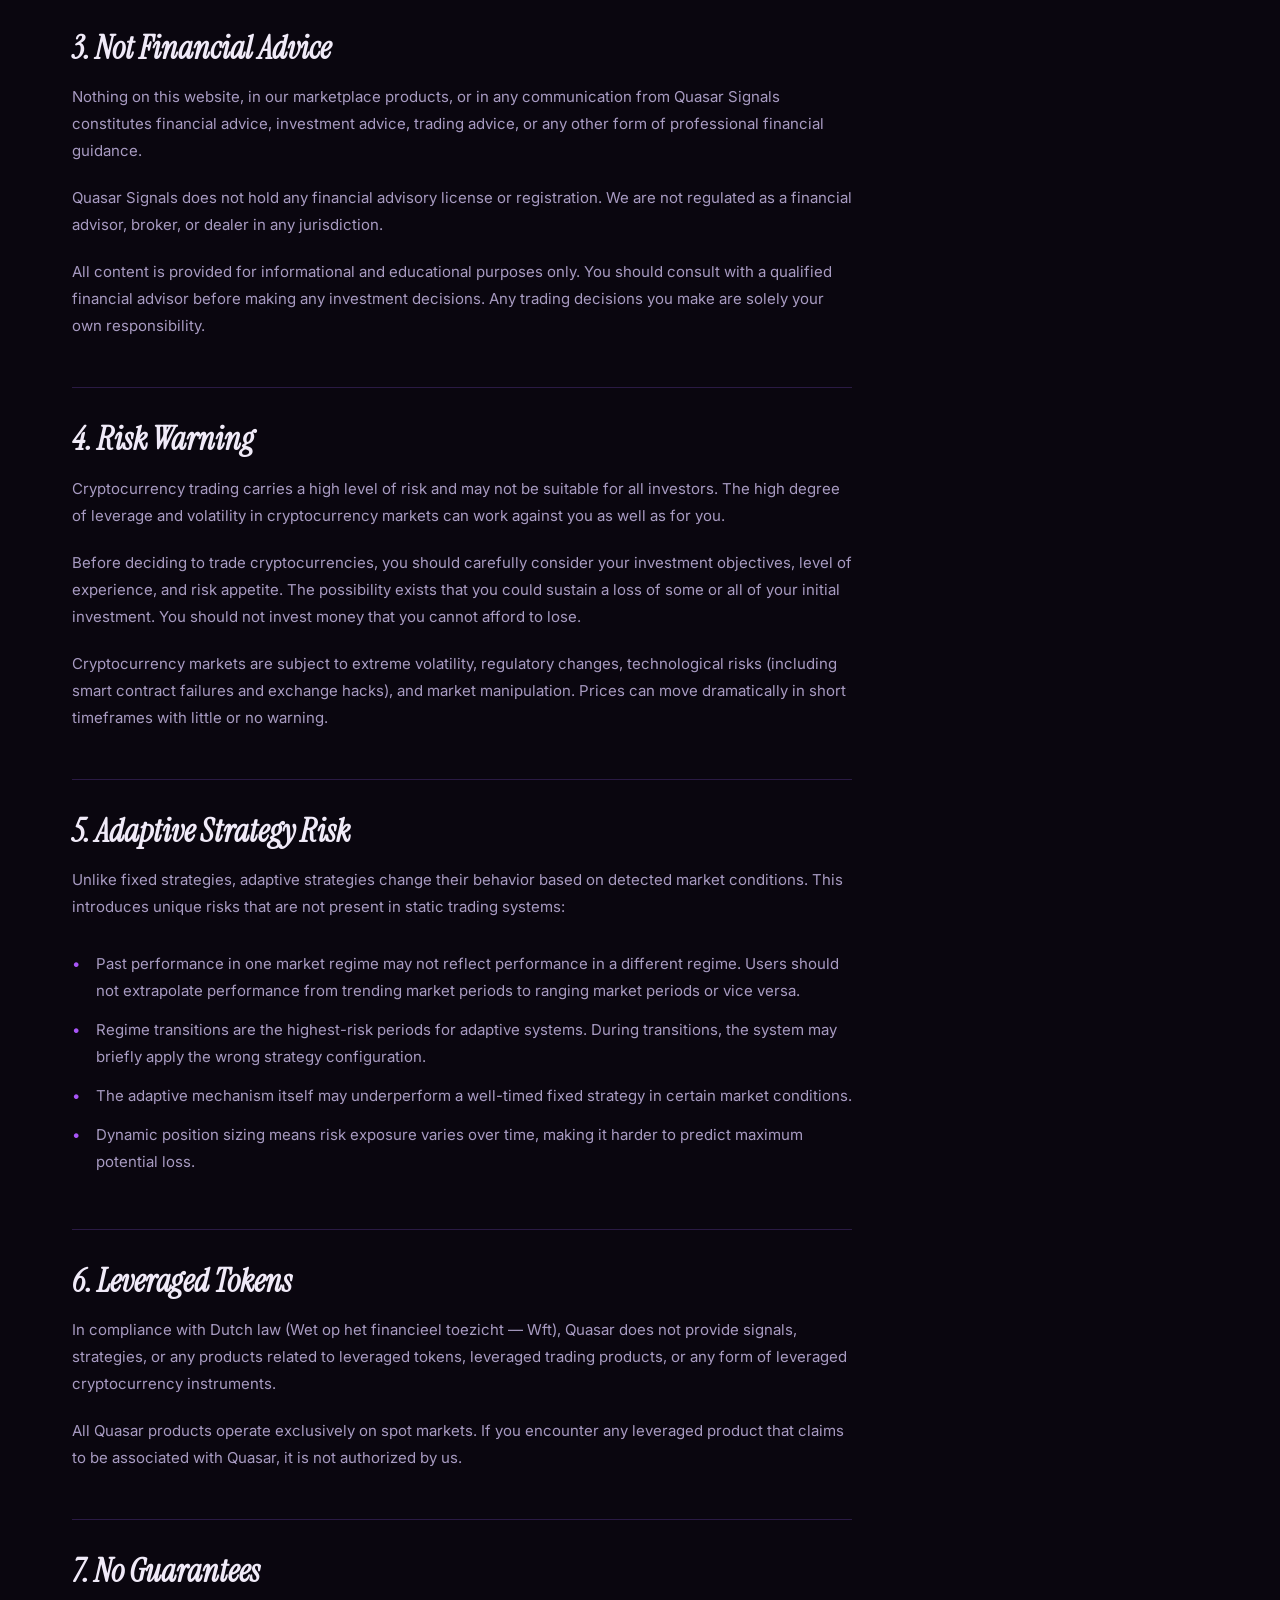
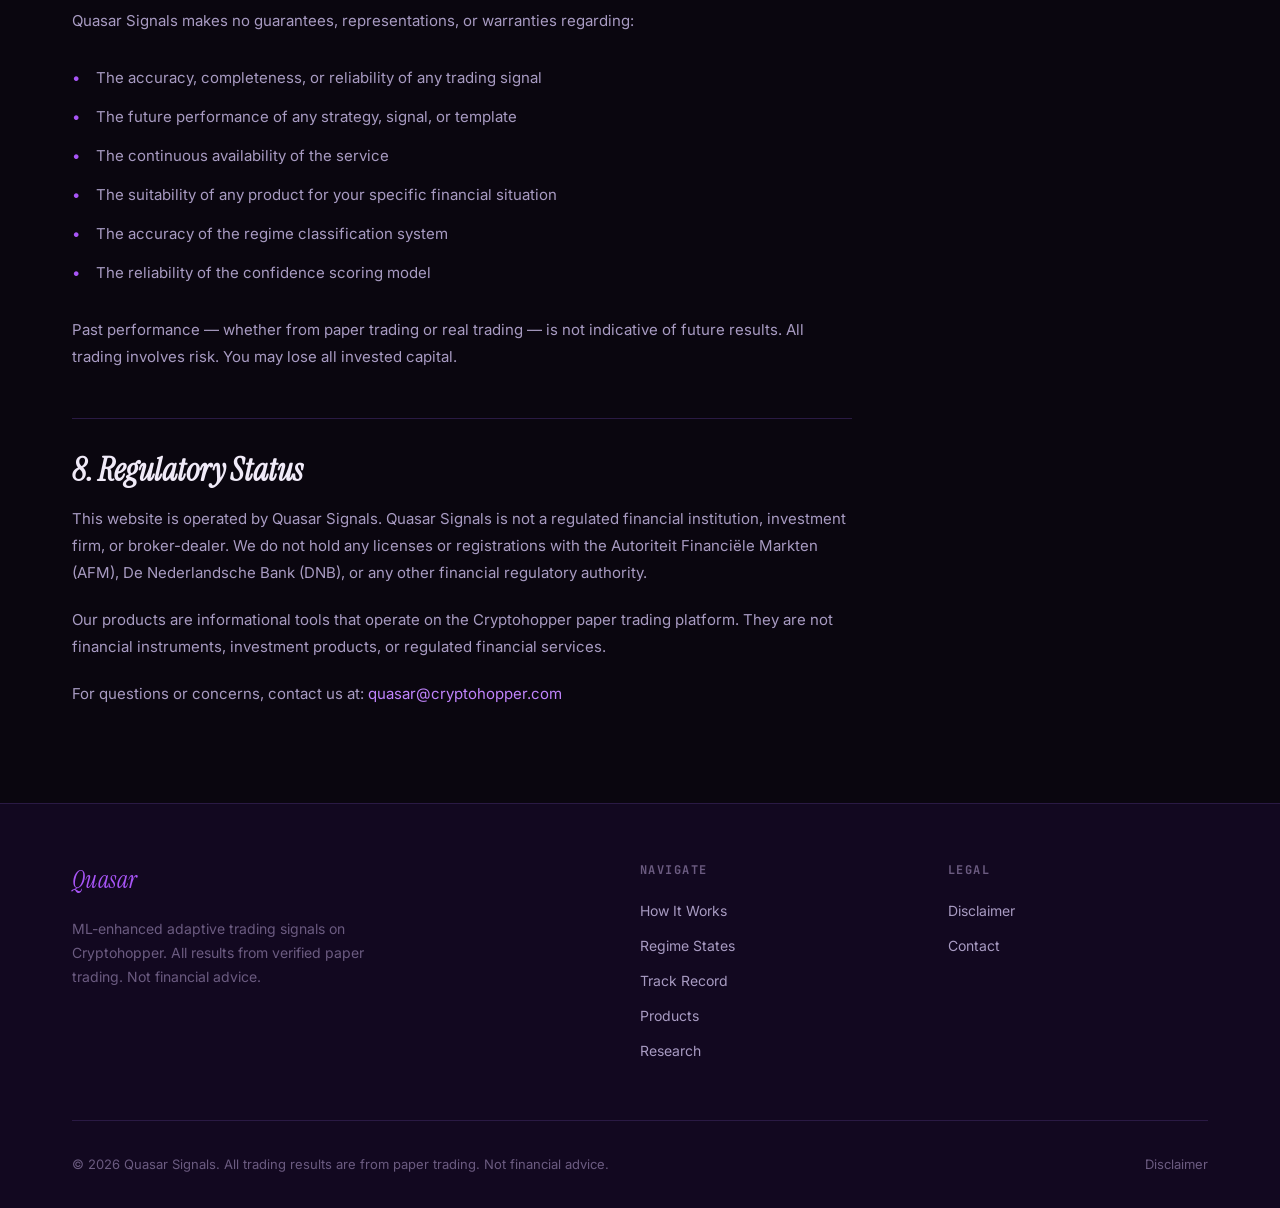
==== commit e5358f87: "Standardize "Disclaimer" naming and update email to quasar@cryptohopper.com Unified all references (" ====
--- a/disclaimer.html
+++ b/disclaimer.html
@@ -3,8 +3,8 @@
 <head>
   <meta charset="UTF-8">
   <meta name="viewport" content="width=device-width, initial-scale=1.0">
-  <title>Risk Disclosure &amp; Disclaimer — Quasar</title>
-  <meta name="description" content="Comprehensive risk disclosure and ML-specific disclaimer for Quasar's adaptive paper trading system.">
+  <title>Disclaimer — Quasar</title>
+  <meta name="description" content="Comprehensive disclaimer and ML-specific risk information for Quasar's adaptive paper trading system.">
   <link rel="stylesheet" href="css/style.css">
   <link rel="icon" type="image/png" href="images/logo.svg">
 </head>
@@ -36,7 +36,7 @@
     <div class="page-header">
       <div class="container">
         <span class="section-label">Legal</span>
-        <h1>Risk Disclosure &amp; ML-Specific Disclaimer</h1>
+        <h1>Disclaimer</h1>
       </div>
     </div>
 
@@ -182,7 +182,7 @@
           </p>
           <p>
             For questions or concerns, contact us at:
-            <a href="mailto:support@quasar-signals.io">support@quasar-signals.io</a>
+            <a href="mailto:quasar@cryptohopper.com">quasar@cryptohopper.com</a>
           </p>
 
         </div>
@@ -211,14 +211,14 @@
         <div class="footer-links">
           <h4>Legal</h4>
           <ul>
-            <li><a href="disclaimer.html">Risk Disclosure</a></li>
-            <li><a href="mailto:support@quasar-signals.io">Contact</a></li>
+            <li><a href="disclaimer.html">Disclaimer</a></li>
+            <li><a href="mailto:quasar@cryptohopper.com">Contact</a></li>
           </ul>
         </div>
       </div>
       <div class="footer-bottom">
         <p>&copy; 2026 Quasar Signals. All trading results are from paper trading. Not financial advice.</p>
-        <a href="disclaimer.html">Risk Disclosure &amp; Disclaimer</a>
+        <a href="disclaimer.html">Disclaimer</a>
       </div>
     </div>
   </footer>
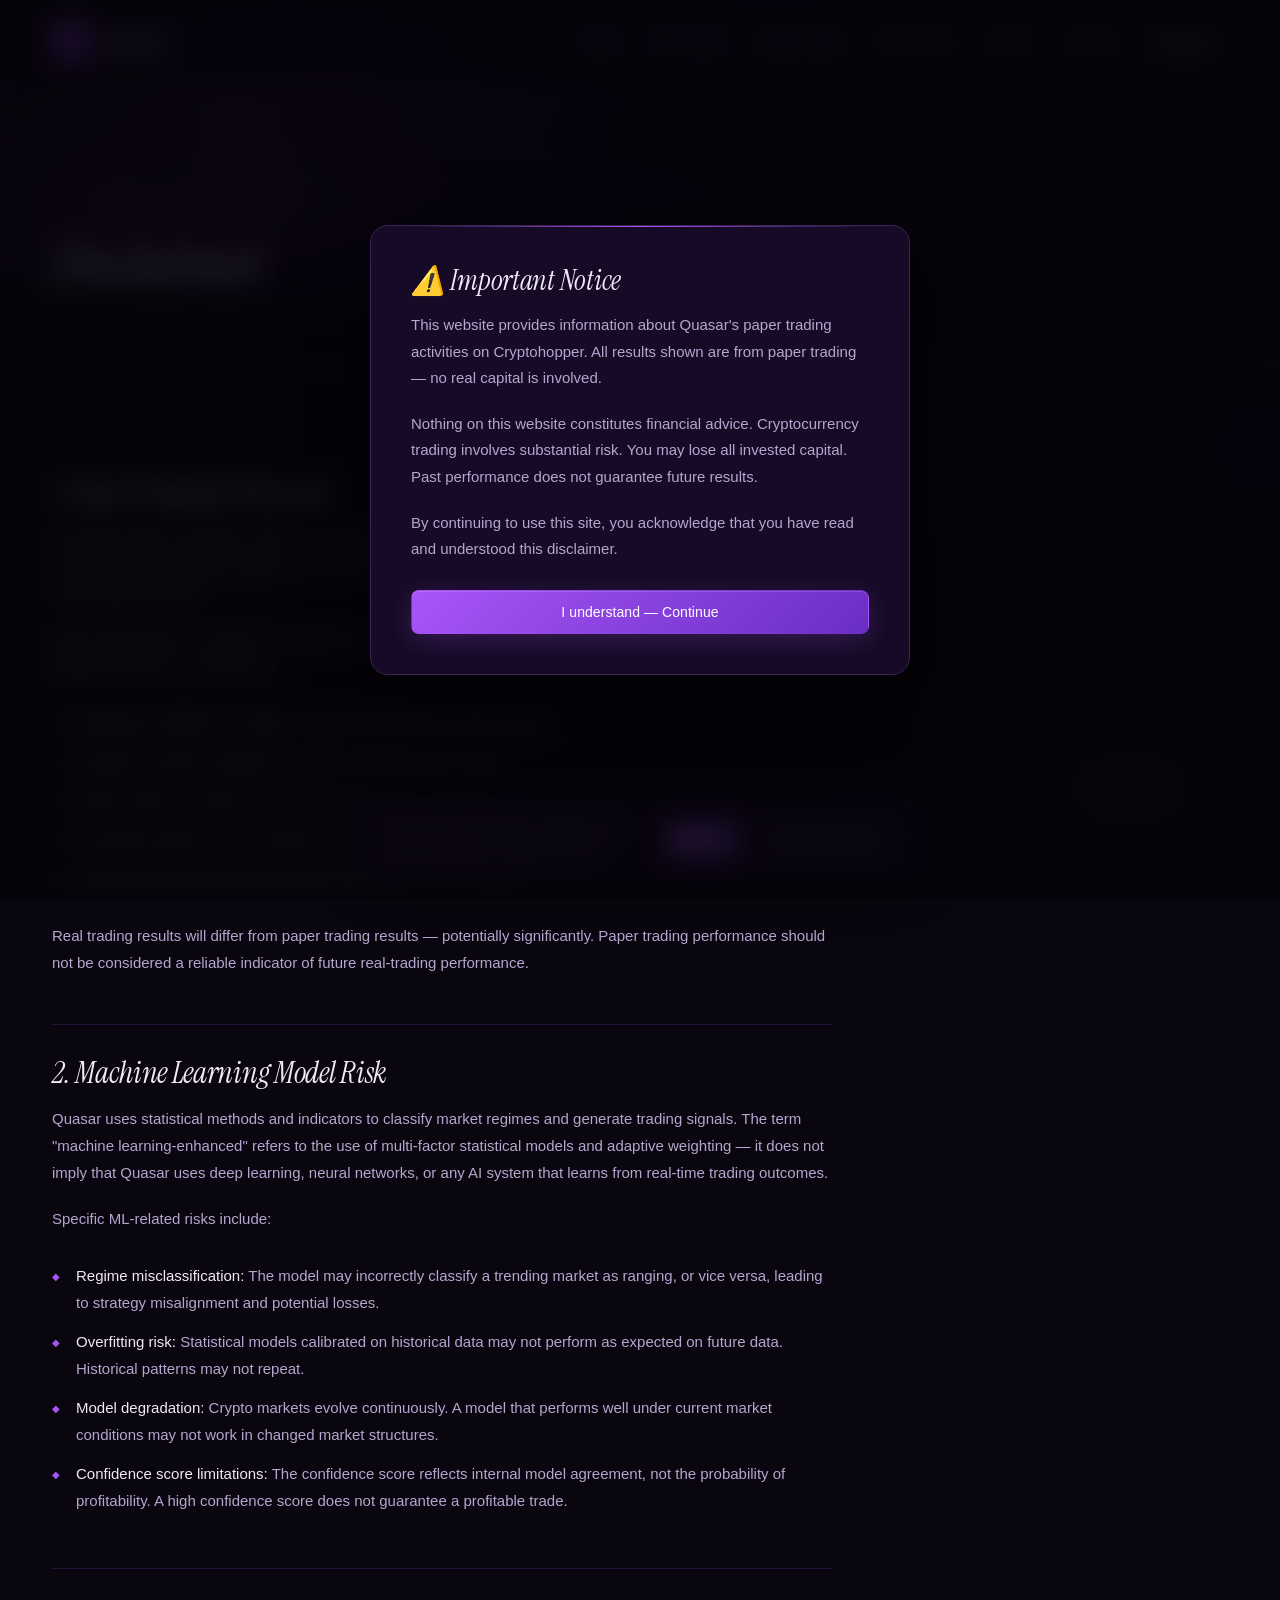
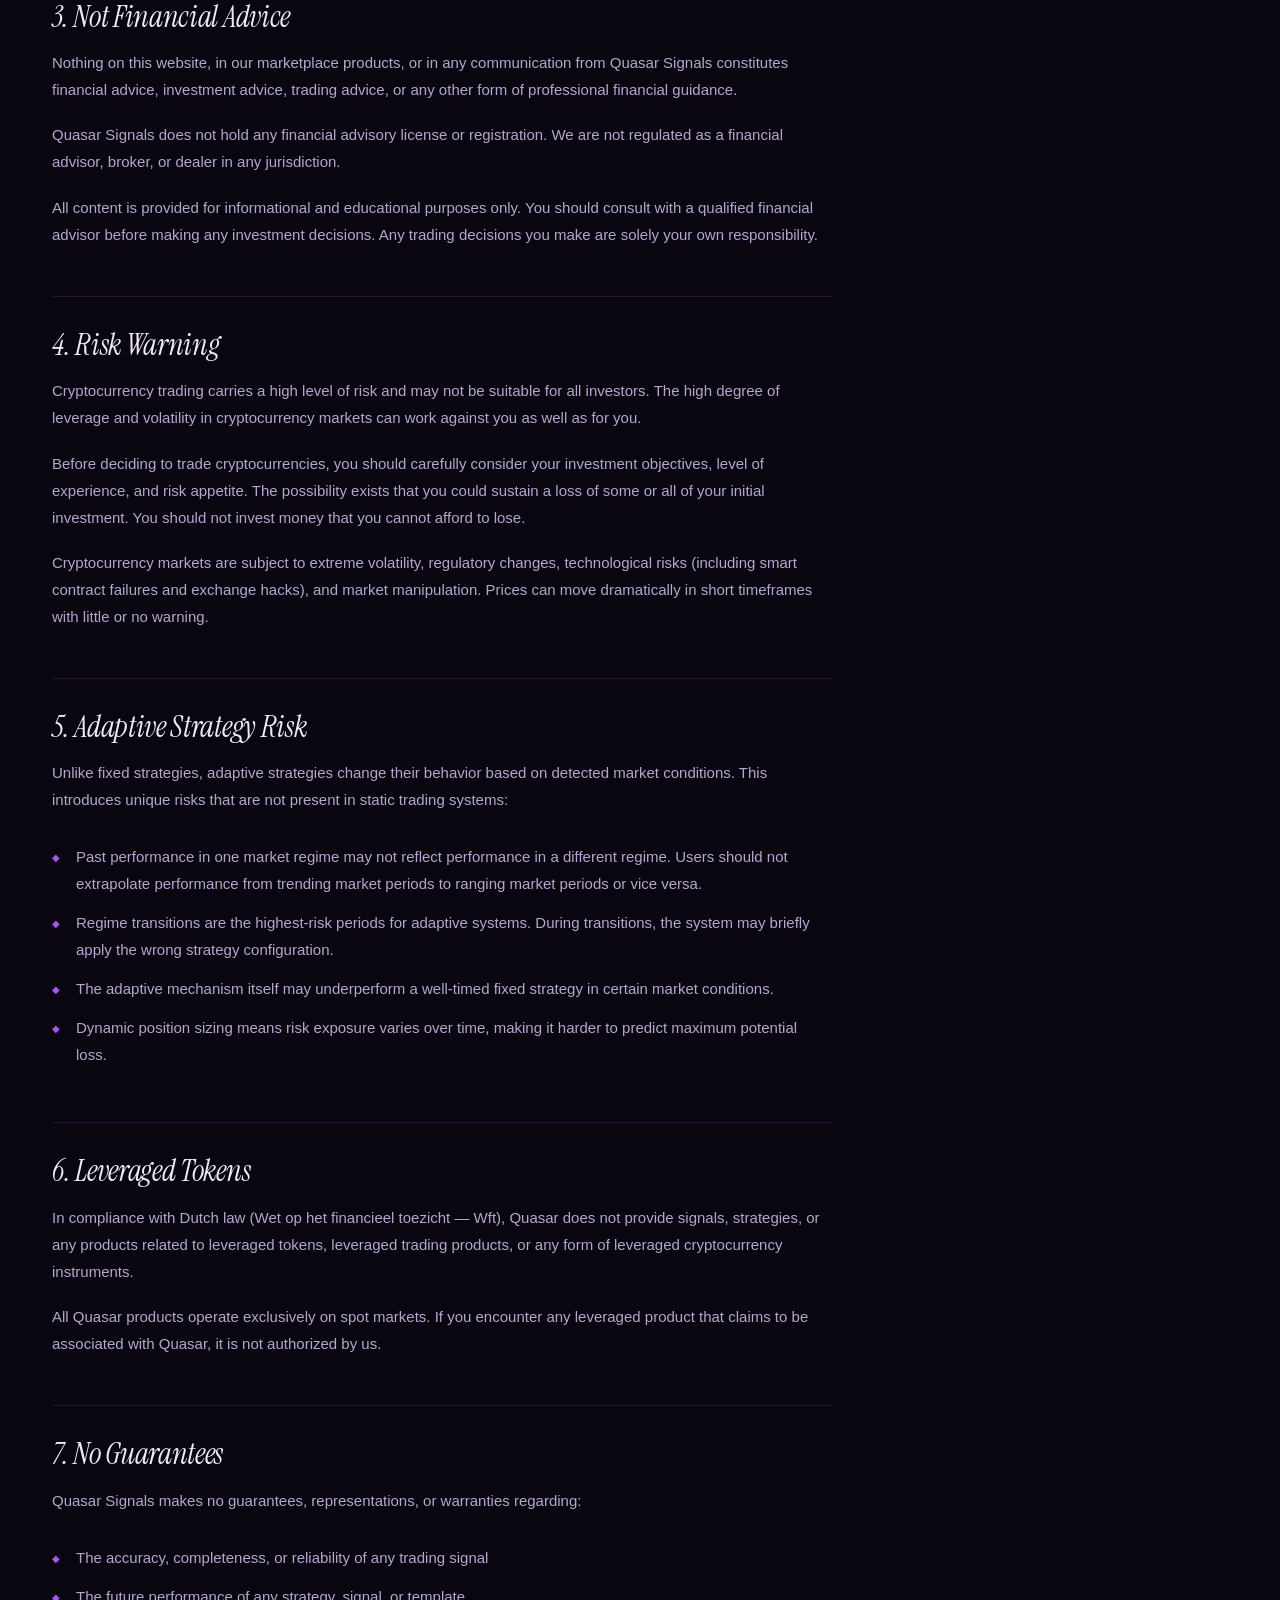
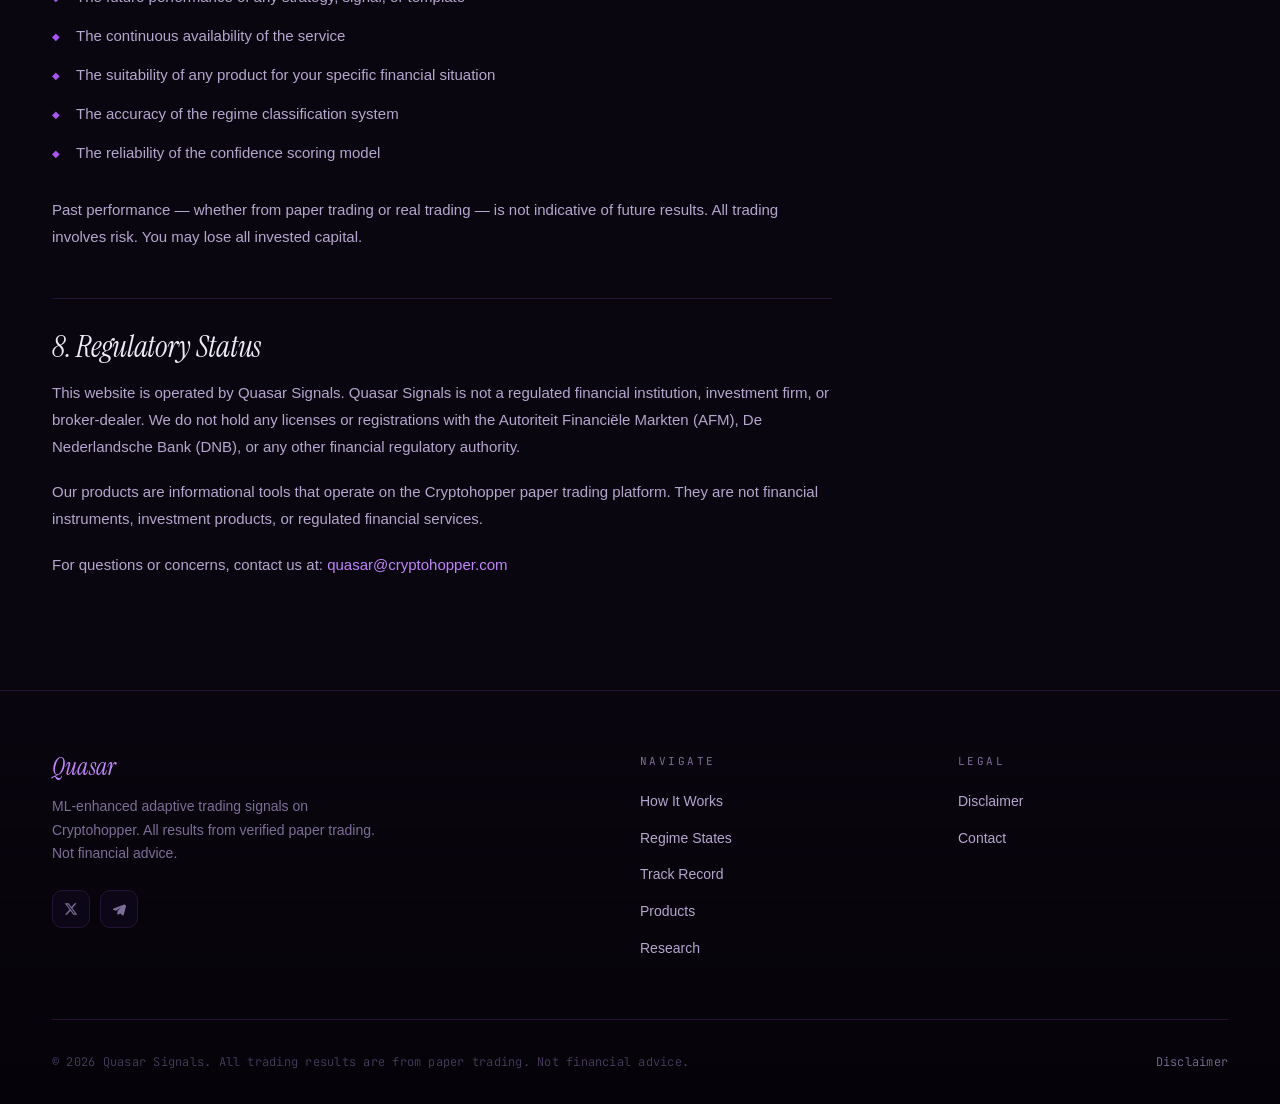
==== commit f68b6a9b: "Redesign Quasar site with cosmic editorial style - Replace logo + favicon with orbital gradient SVG " ====
--- a/disclaimer.html
+++ b/disclaimer.html
@@ -6,7 +6,7 @@
   <title>Disclaimer — Quasar</title>
   <meta name="description" content="Comprehensive disclaimer and ML-specific risk information for Quasar's adaptive paper trading system.">
   <link rel="stylesheet" href="css/style.css">
-  <link rel="icon" type="image/png" href="images/logo.svg">
+  <link rel="icon" type="image/svg+xml" href="images/favicon.svg">
 </head>
 <body>
 
@@ -197,6 +197,14 @@
         <div class="footer-brand">
           <span class="logo-text">Quasar</span>
           <p>ML-enhanced adaptive trading signals on Cryptohopper. All results from verified paper trading. Not financial advice.</p>
+          <div class="social-links">
+            <a href="https://x.com/QuasarMagician" target="_blank" rel="noopener noreferrer" class="social-link" aria-label="Quasar on X">
+              <svg viewBox="0 0 24 24" fill="currentColor" aria-hidden="true"><path d="M18.244 2.25h3.308l-7.227 8.26 8.502 11.24H16.17l-5.214-6.817L4.99 21.75H1.68l7.73-8.835L1.254 2.25H8.08l4.713 6.231 5.45-6.231zm-1.161 17.52h1.833L7.084 4.126H5.117L17.083 19.77z"/></svg>
+            </a>
+            <a href="https://t.me/quasarthemagician" target="_blank" rel="noopener noreferrer" class="social-link" aria-label="Quasar on Telegram">
+              <svg viewBox="0 0 24 24" fill="currentColor" aria-hidden="true"><path d="M21.944 4.332c-.306-.254-.786-.29-1.283-.097L2.89 11.21c-.716.28-1.132.749-1.103 1.245.03.497.497.93 1.238 1.15l4.39 1.31 2.003 5.997c.112.335.332.603.622.76.173.094.37.142.57.142.236 0 .475-.066.684-.2l2.69-1.72 4.017 3.02c.247.186.539.286.838.286.112 0 .226-.014.337-.043.433-.114.772-.451.898-.894l3.922-14.76c.154-.58-.033-1.106-.39-1.402zM9.82 14.836l-.92 4.31-1.43-4.283 8.41-6.142-6.06 6.115z"/></svg>
+            </a>
+          </div>
         </div>
         <div class="footer-links">
           <h4>Navigate</h4>
--- a/css/style.css
+++ b/css/style.css
@@ -1,32 +1,51 @@
 /* ══════════════════════════════════════════
    QUASAR — Global Styles
-   Tone: Enigmatic · Data-Driven · Futuristic
-   ══════════════════════════════════════════ */
-
-@import url('https://fonts.googleapis.com/css2?family=Instrument+Serif:ital@0;1&family=JetBrains+Mono:wght@300;400;500&family=Inter:wght@300;400;500;600&display=swap');
+   Cosmic editorial · ML-adaptive
+   Display: Instrument Serif Italic
+   Body: Satoshi Light
+   Data: JetBrains Mono
+   ══════════════════════════════════════════ */
+
+@import url('https://fonts.googleapis.com/css2?family=Instrument+Serif:ital@0;1&family=JetBrains+Mono:wght@300;400;500&display=swap');
+@import url('https://api.fontshare.com/v2/css?f[]=satoshi@300,400,500,700&display=swap');
 
 :root {
-  --bg-primary: #0a060f;
-  --bg-secondary: #120820;
-  --bg-card: #1a0e2e;
-  --bg-card-hover: #221440;
-  --purple: #a855f7;
-  --purple-light: #c084fc;
-  --purple-dim: #7c3aed;
-  --purple-dark: #6d28d9;
-  --teal: #2ae8c0;
-  --teal-dim: #1ab898;
-  --lavender: #c4b5fd;
-  --text-primary: #f0eaf8;
-  --text-secondary: #a89bc2;
-  --text-muted: #6b5b80;
-  --border: #2a1a44;
-  --border-light: #3d2a5c;
-  --font-serif: 'Instrument Serif', Georgia, serif;
-  --font-sans: 'Inter', -apple-system, sans-serif;
-  --font-mono: 'JetBrains Mono', 'Fira Code', monospace;
-  --header-height: 120px;
-  --max-width: 1200px;
+  /* Surface */
+  --bg:            #0a060f;
+  --bg-deep:       #050309;
+  --bg-elev:       #120820;
+  --bg-card:       #160a26;
+  --bg-card-hover: #1c0f34;
+
+  /* Purples */
+  --purple:        #a855f7;
+  --purple-bright: #c084fc;
+  --purple-dim:    #7c3aed;
+  --purple-deep:   #6a2ec4;
+
+  /* Teal — used sparingly, only for data/metrics */
+  --teal:          #2ae8c0;
+  --teal-dim:      #1ab898;
+
+  /* Text */
+  --text:          #f0eaf8;
+  --text-mute:     #b5a6cf;
+  --text-dim:      #7d6e97;
+  --text-faint:    #4a3d60;
+
+  /* Lines */
+  --line:          #241538;
+  --line-strong:   #3a2555;
+
+  /* Fonts */
+  --font-display:  'Instrument Serif', 'Cormorant Garamond', Georgia, serif;
+  --font-body:     'Satoshi', -apple-system, BlinkMacSystemFont, sans-serif;
+  --font-mono:     'JetBrains Mono', 'Fira Code', monospace;
+
+  /* Layout */
+  --max:           1240px;
+  --gutter:        2rem;
+  --header-height: 86px;
 }
 
 *, *::before, *::after {
@@ -38,26 +57,57 @@
 html {
   scroll-behavior: smooth;
   font-size: 16px;
+  -webkit-font-smoothing: antialiased;
+  -moz-osx-font-smoothing: grayscale;
 }
 
 body {
-  font-family: var(--font-sans);
-  background: var(--bg-primary);
-  color: var(--text-primary);
+  font-family: var(--font-body);
+  font-weight: 300;
+  background: var(--bg);
+  color: var(--text-mute);
   line-height: 1.7;
   min-height: 100vh;
   overflow-x: hidden;
+  position: relative;
+}
+
+/* ── Cosmic atmosphere: stacked radial glows pinned to viewport ── */
+body::before {
+  content: '';
+  position: fixed;
+  inset: 0;
+  z-index: -2;
+  background:
+    radial-gradient(ellipse 55% 45% at 18% 12%, rgba(168, 85, 247, 0.14), transparent 55%),
+    radial-gradient(ellipse 45% 40% at 88% 88%, rgba(42, 232, 192, 0.05), transparent 60%),
+    radial-gradient(ellipse 80% 55% at 50% 0%, rgba(106, 46, 196, 0.10), transparent 55%),
+    radial-gradient(ellipse 60% 80% at 100% 50%, rgba(124, 58, 237, 0.06), transparent 60%),
+    var(--bg);
+  pointer-events: none;
+}
+
+/* ── Grain/noise overlay for texture ── */
+body::after {
+  content: '';
+  position: fixed;
+  inset: 0;
+  z-index: -1;
+  background-image: url("data:image/svg+xml;utf8,<svg xmlns='http://www.w3.org/2000/svg' width='300' height='300'><filter id='n'><feTurbulence type='fractalNoise' baseFrequency='0.92' numOctaves='2' stitchTiles='stitch'/><feColorMatrix values='0 0 0 0 0.66 0 0 0 0 0.33 0 0 0 0 0.97 0 0 0 0.5 0'/></filter><rect width='100%25' height='100%25' filter='url(%23n)'/></svg>");
+  opacity: 0.07;
+  mix-blend-mode: overlay;
+  pointer-events: none;
 }
 
 /* ── Selection ── */
 ::selection {
-  background: var(--purple-dim);
-  color: #fff;
+  background: rgba(168, 85, 247, 0.35);
+  color: var(--text);
 }
 
 /* ── Links ── */
 a {
-  color: var(--purple-light);
+  color: var(--purple-bright);
   text-decoration: none;
   transition: color 0.25s ease;
 }
@@ -66,7 +116,92 @@
 }
 
 /* ══════════════════════════════════════════
-   HEADER — Tall with large logo
+   TYPOGRAPHY
+   ══════════════════════════════════════════ */
+
+h1, h2, h3, h4 {
+  font-family: var(--font-display);
+  font-style: italic;
+  font-weight: 400;
+  color: var(--text);
+  letter-spacing: -0.01em;
+  line-height: 1.1;
+}
+
+h1 {
+  font-size: clamp(2.5rem, 6vw, 5rem);
+  line-height: 1.04;
+  letter-spacing: -0.018em;
+}
+
+h2 {
+  font-size: clamp(2rem, 3.6vw, 3.25rem);
+  margin-bottom: 1.25rem;
+  line-height: 1.08;
+}
+
+h3 {
+  font-size: 1.5rem;
+  margin-bottom: 0.75rem;
+}
+
+h4 {
+  font-size: 1.0625rem;
+  margin-bottom: 0.65rem;
+}
+
+/* Accent word inside italic headlines: brighter purple to pop */
+h1 em, h2 em, h3 em, .accent {
+  font-style: italic;
+  color: var(--purple);
+  background: linear-gradient(180deg, var(--purple-bright), var(--purple));
+  -webkit-background-clip: text;
+  background-clip: text;
+  -webkit-text-fill-color: transparent;
+}
+
+p {
+  margin-bottom: 1.15rem;
+  color: var(--text-mute);
+  font-weight: 300;
+}
+p:last-child { margin-bottom: 0; }
+
+strong { color: var(--text); font-weight: 500; }
+
+/* ── Eyebrow: small-caps mono label, dotted separator ── */
+.eyebrow,
+.section-label {
+  display: inline-flex;
+  align-items: center;
+  gap: 0.85rem;
+  font-family: var(--font-mono);
+  font-size: 0.6875rem;
+  font-weight: 400;
+  letter-spacing: 0.26em;
+  text-transform: uppercase;
+  color: var(--text-dim);
+  margin-bottom: 1.5rem;
+}
+
+.eyebrow::before,
+.section-label::before {
+  content: '';
+  display: inline-block;
+  width: 28px;
+  height: 1px;
+  background: linear-gradient(90deg, transparent, var(--purple-dim));
+}
+
+.eyebrow-teal {
+  color: var(--teal-dim);
+}
+.eyebrow-teal::before {
+  background: linear-gradient(90deg, transparent, var(--teal-dim));
+}
+
+/* ══════════════════════════════════════════
+   HEADER — Editorial, thin
    ══════════════════════════════════════════ */
 
 .site-header {
@@ -74,62 +209,56 @@
   top: 0;
   left: 0;
   right: 0;
-  z-index: 1000;
+  z-index: 100;
   height: var(--header-height);
-  background: rgba(10, 6, 15, 0.92);
-  backdrop-filter: blur(20px);
-  -webkit-backdrop-filter: blur(20px);
-  border-bottom: 1px solid var(--border);
-  transition: height 0.3s ease, background 0.3s ease;
+  background: rgba(10, 6, 15, 0.55);
+  backdrop-filter: saturate(1.3) blur(20px);
+  -webkit-backdrop-filter: saturate(1.3) blur(20px);
+  border-bottom: 1px solid rgba(36, 21, 56, 0.7);
+  transition: background 0.3s ease, border-color 0.3s ease;
 }
 
 .site-header.scrolled {
-  height: 80px;
-  background: rgba(10, 6, 15, 0.97);
+  background: rgba(10, 6, 15, 0.88);
+  border-bottom-color: var(--line);
 }
 
 .header-inner {
-  max-width: var(--max-width);
+  max-width: var(--max);
   margin: 0 auto;
-  padding: 0 2rem;
+  padding: 0 var(--gutter);
   height: 100%;
   display: flex;
   align-items: center;
   justify-content: space-between;
+  gap: 2rem;
 }
 
 .logo-link {
   display: flex;
   align-items: center;
-  gap: 1rem;
+  gap: 0.75rem;
   text-decoration: none;
   flex-shrink: 0;
 }
 
 .logo-img {
-  height: 85px;
-  width: 85px;
+  height: 40px;
+  width: 40px;
   object-fit: contain;
-  border-radius: 16px;
-  transition: height 0.3s ease, width 0.3s ease;
-}
-
-.site-header.scrolled .logo-img {
-  height: 52px;
-  width: 52px;
+  transition: transform 0.5s cubic-bezier(0.2, 0.6, 0.2, 1);
+}
+.logo-link:hover .logo-img {
+  transform: rotate(-8deg) scale(1.04);
 }
 
 .logo-text {
-  font-family: var(--font-serif);
+  font-family: var(--font-display);
   font-style: italic;
-  font-size: 2rem;
-  color: var(--purple);
-  letter-spacing: 0.02em;
-  transition: font-size 0.3s ease;
-}
-
-.site-header.scrolled .logo-text {
   font-size: 1.5rem;
+  color: var(--text);
+  letter-spacing: 0.01em;
+  line-height: 1;
 }
 
 /* ── Navigation ── */
@@ -140,23 +269,33 @@
 }
 
 .main-nav a {
-  color: var(--text-secondary);
-  font-size: 0.875rem;
+  color: var(--text-dim);
+  font-family: var(--font-body);
+  font-size: 0.8125rem;
   font-weight: 400;
   padding: 0.5rem 0.85rem;
-  border-radius: 8px;
-  transition: all 0.25s ease;
+  border-radius: 6px;
+  transition: color 0.2s ease, background 0.2s ease;
   white-space: nowrap;
-}
-
-.main-nav a:hover,
+  position: relative;
+}
+
+.main-nav a:hover {
+  color: var(--text);
+}
+
 .main-nav a.active {
-  color: var(--text-primary);
-  background: rgba(168, 85, 247, 0.1);
-}
-
-.main-nav a.active {
-  color: var(--purple-light);
+  color: var(--text);
+}
+.main-nav a.active::after {
+  content: '';
+  position: absolute;
+  left: 0.85rem;
+  right: 0.85rem;
+  bottom: 0.25rem;
+  height: 1px;
+  background: var(--purple);
+  opacity: 0.8;
 }
 
 /* Mobile hamburger */
@@ -170,26 +309,20 @@
 
 .nav-toggle span {
   display: block;
-  width: 24px;
-  height: 2px;
-  background: var(--text-secondary);
+  width: 22px;
+  height: 1.5px;
+  background: var(--text-mute);
   margin: 5px 0;
   transition: all 0.3s ease;
   border-radius: 2px;
 }
 
-.nav-toggle.open span:nth-child(1) {
-  transform: rotate(45deg) translate(5px, 5px);
-}
-.nav-toggle.open span:nth-child(2) {
-  opacity: 0;
-}
-.nav-toggle.open span:nth-child(3) {
-  transform: rotate(-45deg) translate(5px, -5px);
-}
-
-/* ══════════════════════════════════════════
-   MAIN CONTENT
+.nav-toggle.open span:nth-child(1) { transform: rotate(45deg) translate(5px, 5px); }
+.nav-toggle.open span:nth-child(2) { opacity: 0; }
+.nav-toggle.open span:nth-child(3) { transform: rotate(-45deg) translate(5px, -5px); }
+
+/* ══════════════════════════════════════════
+   MAIN / LAYOUT
    ══════════════════════════════════════════ */
 
 main {
@@ -197,23 +330,31 @@
 }
 
 .container {
-  max-width: var(--max-width);
+  max-width: var(--max);
   margin: 0 auto;
-  padding: 0 2rem;
-}
-
-/* ── Section spacing ── */
+  padding: 0 var(--gutter);
+}
+
 .section {
-  padding: 6rem 0;
-  border-bottom: 1px solid var(--border);
-}
-
-.section:last-child {
-  border-bottom: none;
+  padding: 7rem 0;
+  position: relative;
+}
+
+.section + .section {
+  border-top: 1px solid var(--line);
 }
 
 .section-alt {
-  background: var(--bg-secondary);
+  background: linear-gradient(180deg, transparent, rgba(22, 10, 38, 0.45) 20%, rgba(22, 10, 38, 0.45) 80%, transparent);
+}
+
+.section-intro {
+  max-width: 720px;
+  margin-bottom: 3.5rem;
+}
+
+.prose {
+  max-width: 740px;
 }
 
 /* ══════════════════════════════════════════
@@ -221,167 +362,210 @@
    ══════════════════════════════════════════ */
 
 .hero {
-  padding: 8rem 0 6rem;
+  padding: 6.5rem 0 6rem;
   position: relative;
   overflow: hidden;
 }
 
-.hero::before {
+.hero-grid {
+  display: grid;
+  grid-template-columns: minmax(0, 1.35fr) minmax(0, 1fr);
+  gap: 4rem;
+  align-items: center;
+}
+
+.hero-text {
+  position: relative;
+  z-index: 2;
+  max-width: 620px;
+}
+
+.hero h1 {
+  margin-bottom: 1.5rem;
+}
+
+.hero-sub {
+  font-size: 1.1875rem;
+  color: var(--text-mute);
+  line-height: 1.65;
+  margin-bottom: 2.25rem;
+  max-width: 560px;
+  font-weight: 300;
+}
+
+.hero-ctas {
+  display: flex;
+  gap: 0.875rem;
+  flex-wrap: wrap;
+  margin-bottom: 2.25rem;
+}
+
+.hero-meta {
+  display: flex;
+  align-items: center;
+  gap: 0.65rem;
+  flex-wrap: wrap;
+  padding-top: 1.5rem;
+  border-top: 1px solid var(--line);
+  font-family: var(--font-mono);
+  font-size: 0.75rem;
+  color: var(--text-dim);
+  letter-spacing: 0.05em;
+}
+
+.meta-item {
+  display: inline-flex;
+  align-items: center;
+  gap: 0.5rem;
+}
+
+.meta-dot {
+  width: 6px;
+  height: 6px;
+  border-radius: 50%;
+  background: var(--teal);
+  box-shadow: 0 0 8px var(--teal);
+  animation: pulse 2.4s ease-in-out infinite;
+}
+
+.meta-sep {
+  color: var(--text-faint);
+}
+
+@keyframes pulse {
+  0%, 100% { opacity: 0.5; transform: scale(1); }
+  50% { opacity: 1; transform: scale(1.2); }
+}
+
+/* ── Hero mark (right side: logo + rotating orbit) ── */
+.hero-mark {
+  position: relative;
+  display: flex;
+  flex-direction: column;
+  align-items: center;
+  justify-content: center;
+  gap: 1.75rem;
+}
+
+.hero-mark-inner {
+  position: relative;
+  width: min(100%, 420px);
+  aspect-ratio: 1;
+  display: grid;
+  place-items: center;
+}
+
+.hero-orbit {
+  position: absolute;
+  inset: 0;
+  background: url('../images/orbit-ornament.svg') center / contain no-repeat;
+  animation: orbit-spin 140s linear infinite;
+  opacity: 0.85;
+  pointer-events: none;
+}
+.hero-orbit::after {
   content: '';
   position: absolute;
-  top: -40%;
-  left: -20%;
-  width: 70%;
-  height: 120%;
-  background: radial-gradient(ellipse, rgba(168, 85, 247, 0.06) 0%, transparent 70%);
-  pointer-events: none;
-}
-
-.hero::after {
-  content: '';
-  position: absolute;
-  bottom: -30%;
-  right: -15%;
-  width: 50%;
-  height: 100%;
-  background: radial-gradient(ellipse, rgba(42, 232, 192, 0.03) 0%, transparent 70%);
-  pointer-events: none;
-}
-
-.hero-content {
+  inset: 0;
+  background: radial-gradient(circle, rgba(168, 85, 247, 0.18), transparent 55%);
+  filter: blur(30px);
+}
+
+@keyframes orbit-spin {
+  to { transform: rotate(360deg); }
+}
+
+.hero-mark-logo {
   position: relative;
   z-index: 1;
-  max-width: 780px;
-}
-
-.hero h1 {
-  font-family: var(--font-serif);
-  font-style: italic;
-  font-size: 3.75rem;
-  line-height: 1.15;
-  color: var(--text-primary);
-  margin-bottom: 1.75rem;
-  letter-spacing: -0.01em;
-}
-
-.hero h1 span {
-  color: var(--purple);
-}
-
-.hero-sub {
-  font-size: 1.125rem;
-  color: var(--text-secondary);
-  line-height: 1.8;
-  margin-bottom: 2.5rem;
-  max-width: 640px;
-}
-
-.hero-ctas {
+  width: 42%;
+  height: auto;
+  filter: drop-shadow(0 20px 50px rgba(168, 85, 247, 0.35));
+}
+
+.hero-mark-caption {
+  text-align: center;
   display: flex;
-  gap: 1rem;
-  flex-wrap: wrap;
-  margin-bottom: 2.5rem;
-}
-
-.hero-disclaimer {
-  font-family: var(--font-mono);
-  font-size: 0.75rem;
-  color: var(--text-muted);
-  line-height: 1.7;
-  max-width: 580px;
-  padding-top: 1.5rem;
-  border-top: 1px solid var(--border);
-}
-
-/* ── Buttons ── */
+  flex-direction: column;
+  align-items: center;
+  gap: 0.5rem;
+}
+.hero-mark-caption .logo-text {
+  font-size: 1.75rem;
+  color: var(--purple-bright);
+}
+.hero-mark-caption .eyebrow {
+  margin-bottom: 0;
+}
+
+/* ── Staggered reveal ── */
+.hero-reveal > * {
+  opacity: 0;
+  transform: translateY(18px);
+  animation: reveal 0.95s cubic-bezier(0.2, 0.65, 0.2, 1) forwards;
+}
+.hero-reveal > *:nth-child(1) { animation-delay: 0.15s; }
+.hero-reveal > *:nth-child(2) { animation-delay: 0.30s; }
+.hero-reveal > *:nth-child(3) { animation-delay: 0.45s; }
+.hero-reveal > *:nth-child(4) { animation-delay: 0.60s; }
+.hero-reveal > *:nth-child(5) { animation-delay: 0.75s; }
+
+@keyframes reveal {
+  to { opacity: 1; transform: translateY(0); }
+}
+
+/* ══════════════════════════════════════════
+   BUTTONS
+   ══════════════════════════════════════════ */
+
 .btn {
   display: inline-flex;
   align-items: center;
-  gap: 0.5rem;
-  padding: 0.875rem 1.75rem;
-  border-radius: 10px;
-  font-size: 0.9375rem;
+  gap: 0.55rem;
+  padding: 0.875rem 1.4rem;
+  border-radius: 8px;
+  font-family: var(--font-body);
+  font-size: 0.875rem;
   font-weight: 500;
   cursor: pointer;
-  transition: all 0.3s ease;
-  border: none;
+  transition: all 0.3s cubic-bezier(0.2, 0.6, 0.2, 1);
+  border: 1px solid transparent;
   text-decoration: none;
+  letter-spacing: 0.005em;
+  line-height: 1;
+}
+
+.btn .arr {
+  transition: transform 0.3s ease;
+  display: inline-block;
+}
+.btn:hover .arr {
+  transform: translateX(4px);
 }
 
 .btn-primary {
-  background: linear-gradient(135deg, var(--purple-dim), var(--purple));
+  background: linear-gradient(135deg, var(--purple), var(--purple-deep));
   color: #fff;
-  box-shadow: 0 4px 20px rgba(168, 85, 247, 0.25);
+  box-shadow: 0 6px 24px rgba(168, 85, 247, 0.22), inset 0 1px 0 rgba(255, 255, 255, 0.14);
 }
 
 .btn-primary:hover {
-  background: linear-gradient(135deg, var(--purple), var(--purple-light));
-  box-shadow: 0 6px 30px rgba(168, 85, 247, 0.35);
+  background: linear-gradient(135deg, var(--purple-bright), var(--purple));
+  box-shadow: 0 10px 36px rgba(168, 85, 247, 0.32), inset 0 1px 0 rgba(255, 255, 255, 0.2);
   color: #fff;
   transform: translateY(-1px);
 }
 
 .btn-secondary {
   background: transparent;
-  color: var(--purple-light);
-  border: 1px solid var(--border-light);
+  color: var(--text);
+  border-color: var(--line-strong);
 }
 
 .btn-secondary:hover {
-  background: rgba(168, 85, 247, 0.08);
+  background: rgba(168, 85, 247, 0.06);
   border-color: var(--purple-dim);
-  color: var(--purple-light);
-}
-
-/* ══════════════════════════════════════════
-   TYPOGRAPHY
-   ══════════════════════════════════════════ */
-
-h1, h2, h3, h4 {
-  font-family: var(--font-serif);
-  font-style: italic;
-  color: var(--text-primary);
-}
-
-h2 {
-  font-size: 2.5rem;
-  line-height: 1.2;
-  margin-bottom: 1.5rem;
-}
-
-h3 {
-  font-size: 1.5rem;
-  margin-bottom: 1rem;
-}
-
-h4 {
-  font-size: 1.125rem;
-  margin-bottom: 0.75rem;
-}
-
-p {
-  margin-bottom: 1.25rem;
-  color: var(--text-secondary);
-}
-
-p:last-child {
-  margin-bottom: 0;
-}
-
-/* ── Section intro ── */
-.section-intro {
-  max-width: 700px;
-  margin-bottom: 3.5rem;
-}
-
-.section-label {
-  font-family: var(--font-mono);
-  font-size: 0.75rem;
-  text-transform: uppercase;
-  letter-spacing: 0.15em;
-  color: var(--teal);
-  margin-bottom: 1rem;
-  display: block;
+  color: var(--text);
 }
 
 /* ══════════════════════════════════════════
@@ -391,104 +575,126 @@
 .regime-grid {
   display: grid;
   grid-template-columns: repeat(3, 1fr);
-  gap: 1.5rem;
+  gap: 1.25rem;
   margin-top: 2.5rem;
 }
 
 .regime-card {
-  background: var(--bg-card);
-  border: 1px solid var(--border);
-  border-radius: 16px;
+  background: linear-gradient(180deg, var(--bg-card), rgba(22, 10, 38, 0.4));
+  border: 1px solid var(--line);
+  border-radius: 14px;
+  padding: 2rem 1.75rem;
+  transition: all 0.35s ease;
+  position: relative;
+  overflow: hidden;
+}
+
+.regime-card::before {
+  content: '';
+  position: absolute;
+  top: 0;
+  left: 1.5rem;
+  right: 1.5rem;
+  height: 1px;
+}
+
+.regime-card.trending::before {
+  background: linear-gradient(90deg, transparent, var(--purple), var(--purple-bright), var(--purple), transparent);
+}
+.regime-card.ranging::before {
+  background: linear-gradient(90deg, transparent, #60a5fa, #93c5fd, #60a5fa, transparent);
+}
+.regime-card.uncertain::before {
+  background: linear-gradient(90deg, transparent, var(--text-dim), var(--text-mute), var(--text-dim), transparent);
+}
+
+.regime-card:hover {
+  border-color: var(--line-strong);
+  transform: translateY(-3px);
+  box-shadow: 0 16px 40px rgba(10, 6, 15, 0.4);
+}
+
+.regime-icon {
+  font-size: 1.75rem;
+  margin-bottom: 1.25rem;
+  opacity: 0.9;
+}
+
+.regime-card h3 {
+  font-family: var(--font-mono);
+  font-style: normal;
+  font-weight: 500;
+  font-size: 0.75rem;
+  text-transform: uppercase;
+  letter-spacing: 0.18em;
+  margin-bottom: 1rem;
+}
+
+.regime-card.trending h3 { color: var(--purple-bright); }
+.regime-card.ranging h3  { color: #93c5fd; }
+.regime-card.uncertain h3 { color: var(--text-mute); }
+
+.regime-card p {
+  font-size: 0.9375rem;
+  line-height: 1.65;
+}
+
+.regime-stat {
+  font-family: var(--font-mono);
+  font-size: 0.75rem;
+  color: var(--text-dim);
+  margin-top: 1.5rem;
+  padding-top: 1.25rem;
+  border-top: 1px dashed var(--line);
+  letter-spacing: 0.02em;
+}
+
+/* ══════════════════════════════════════════
+   PRODUCT CARDS
+   ══════════════════════════════════════════ */
+
+.products-grid {
+  display: grid;
+  grid-template-columns: repeat(2, 1fr);
+  gap: 1.25rem;
+}
+
+.product-card {
+  background: linear-gradient(180deg, var(--bg-card), rgba(22, 10, 38, 0.4));
+  border: 1px solid var(--line);
+  border-radius: 14px;
   padding: 2rem;
-  transition: all 0.3s ease;
+  transition: all 0.35s ease;
+  display: flex;
+  flex-direction: column;
   position: relative;
   overflow: hidden;
 }
 
-.regime-card::before {
+.product-card::before {
   content: '';
   position: absolute;
   top: 0;
   left: 0;
   right: 0;
-  height: 3px;
-  border-radius: 16px 16px 0 0;
-}
-
-.regime-card.trending::before {
-  background: linear-gradient(90deg, var(--purple), var(--purple-light));
-}
-
-.regime-card.ranging::before {
-  background: linear-gradient(90deg, #3b82f6, #60a5fa);
-}
-
-.regime-card.uncertain::before {
-  background: linear-gradient(90deg, #6b7280, #9ca3af);
-}
-
-.regime-card:hover {
-  border-color: var(--border-light);
-  transform: translateY(-2px);
-  box-shadow: 0 8px 32px rgba(168, 85, 247, 0.08);
-}
-
-.regime-icon {
-  font-size: 2rem;
-  margin-bottom: 1rem;
-}
-
-.regime-card h3 {
-  font-family: var(--font-mono);
-  font-style: normal;
-  font-size: 0.875rem;
-  text-transform: uppercase;
-  letter-spacing: 0.1em;
-  margin-bottom: 1rem;
-}
-
-.regime-card.trending h3 { color: var(--purple-light); }
-.regime-card.ranging h3 { color: #60a5fa; }
-.regime-card.uncertain h3 { color: #9ca3af; }
-
-.regime-card p {
-  font-size: 0.9375rem;
-  line-height: 1.7;
-}
-
-.regime-stat {
-  font-family: var(--font-mono);
-  font-size: 0.8125rem;
-  color: var(--text-muted);
-  margin-top: 1.25rem;
-  padding-top: 1rem;
-  border-top: 1px solid var(--border);
-}
-
-/* ══════════════════════════════════════════
-   PRODUCT CARDS
-   ══════════════════════════════════════════ */
-
-.products-grid {
-  display: grid;
-  grid-template-columns: repeat(2, 1fr);
-  gap: 1.5rem;
-}
-
-.product-card {
-  background: var(--bg-card);
-  border: 1px solid var(--border);
-  border-radius: 16px;
-  padding: 2.25rem;
-  transition: all 0.3s ease;
-  display: flex;
-  flex-direction: column;
+  height: 1px;
+  background: linear-gradient(90deg, transparent 10%, var(--line-strong) 50%, transparent 90%);
 }
 
 .product-card:hover {
   border-color: var(--purple-dim);
-  box-shadow: 0 8px 40px rgba(168, 85, 247, 0.1);
-  transform: translateY(-2px);
+  box-shadow: 0 16px 44px rgba(168, 85, 247, 0.08);
+  transform: translateY(-3px);
+}
+
+.product-card.featured {
+  border-color: var(--purple-deep);
+  background:
+    linear-gradient(180deg, rgba(168, 85, 247, 0.07), rgba(22, 10, 38, 0.6)),
+    var(--bg-card);
+}
+.product-card.featured::before {
+  background: linear-gradient(90deg, transparent, var(--purple), var(--purple-bright), var(--purple), transparent);
 }
 
 .product-header {
@@ -496,43 +702,81 @@
   justify-content: space-between;
   align-items: flex-start;
   margin-bottom: 1.25rem;
+  gap: 1rem;
 }
 
 .product-name {
   font-family: var(--font-mono);
-  font-size: 0.8125rem;
+  font-size: 0.75rem;
+  font-weight: 500;
   text-transform: uppercase;
-  letter-spacing: 0.1em;
-  color: var(--purple-light);
+  letter-spacing: 0.15em;
+  color: var(--purple-bright);
 }
 
 .product-price {
   font-family: var(--font-mono);
-  font-size: 1.25rem;
+  font-size: 1.125rem;
   color: var(--teal);
   font-weight: 500;
-}
-
+  letter-spacing: 0.01em;
+}
 .product-price span {
-  font-size: 0.75rem;
-  color: var(--text-muted);
+  font-size: 0.6875rem;
+  color: var(--text-dim);
+  margin-left: 0.2rem;
 }
 
 .product-card p {
   font-size: 0.9375rem;
+  line-height: 1.65;
   flex-grow: 1;
 }
 
 .product-tag {
-  display: inline-block;
+  display: inline-flex;
+  align-items: center;
+  gap: 0.5rem;
   font-family: var(--font-mono);
   font-size: 0.6875rem;
-  color: var(--text-muted);
-  background: rgba(168, 85, 247, 0.08);
-  border: 1px solid var(--border);
-  padding: 0.25rem 0.625rem;
-  border-radius: 6px;
-  margin-top: 1.25rem;
+  color: var(--text-dim);
+  background: rgba(168, 85, 247, 0.06);
+  border: 1px solid var(--line);
+  padding: 0.35rem 0.75rem;
+  border-radius: 4px;
+  margin-top: 1.5rem;
+  letter-spacing: 0.05em;
+  align-self: flex-start;
+}
+.product-tag::before {
+  content: '◆';
+  color: var(--purple);
+  font-size: 0.625rem;
+}
+
+/* Product CTA button pinned at bottom of card */
+.product-cta {
+  margin-top: 1.5rem;
+  width: 100%;
+  justify-content: center;
+  font-family: var(--font-body);
+  font-size: 0.8125rem;
+}
+
+.btn[disabled],
+.btn:disabled {
+  cursor: not-allowed;
+  color: var(--text-faint);
+  background: transparent;
+  border-color: var(--line);
+  box-shadow: none;
+}
+.btn[disabled]:hover,
+.btn:disabled:hover {
+  transform: none;
+  background: transparent;
+  border-color: var(--line);
+  color: var(--text-faint);
 }
 
 /* ══════════════════════════════════════════
@@ -542,9 +786,13 @@
 .confidence-visual {
   display: flex;
   flex-direction: column;
-  gap: 1rem;
+  gap: 0.85rem;
   margin-top: 2.5rem;
-  max-width: 600px;
+  max-width: 620px;
+  padding: 1.75rem;
+  background: var(--bg-card);
+  border: 1px solid var(--line);
+  border-radius: 12px;
 }
 
 .confidence-bar {
@@ -555,45 +803,39 @@
 
 .confidence-label {
   font-family: var(--font-mono);
-  font-size: 0.8125rem;
-  color: var(--text-muted);
-  width: 120px;
+  font-size: 0.75rem;
+  color: var(--text-dim);
+  width: 110px;
   flex-shrink: 0;
+  letter-spacing: 0.05em;
 }
 
 .confidence-track {
   flex-grow: 1;
-  height: 8px;
-  background: var(--bg-card);
-  border-radius: 4px;
+  height: 4px;
+  background: var(--bg-deep);
+  border-radius: 2px;
   overflow: hidden;
-  border: 1px solid var(--border);
+  border: 1px solid var(--line);
 }
 
 .confidence-fill {
   height: 100%;
-  border-radius: 4px;
-  transition: width 1s ease;
-}
-
-.confidence-fill.suppressed {
-  background: var(--text-muted);
-}
-
-.confidence-fill.standard {
-  background: linear-gradient(90deg, var(--purple-dim), var(--purple));
-}
-
-.confidence-fill.maximum {
-  background: linear-gradient(90deg, var(--purple), var(--teal));
-}
+  border-radius: 2px;
+  transition: width 1.2s cubic-bezier(0.2, 0.65, 0.2, 1);
+}
+
+.confidence-fill.suppressed { background: var(--text-faint); }
+.confidence-fill.standard   { background: linear-gradient(90deg, var(--purple-dim), var(--purple)); }
+.confidence-fill.maximum    { background: linear-gradient(90deg, var(--purple), var(--teal)); box-shadow: 0 0 12px rgba(42, 232, 192, 0.3); }
 
 .confidence-value {
   font-family: var(--font-mono);
-  font-size: 0.8125rem;
-  color: var(--text-secondary);
-  width: 50px;
+  font-size: 0.75rem;
+  color: var(--text-mute);
+  width: 88px;
   text-align: right;
+  letter-spacing: 0.04em;
 }
 
 /* ══════════════════════════════════════════
@@ -603,43 +845,155 @@
 .research-grid {
   display: grid;
   grid-template-columns: repeat(3, 1fr);
-  gap: 1.5rem;
+  gap: 1.25rem;
 }
 
 .research-card {
   background: var(--bg-card);
-  border: 1px solid var(--border);
-  border-radius: 16px;
-  padding: 2rem;
-  transition: all 0.3s ease;
+  border: 1px solid var(--line);
+  border-radius: 12px;
+  padding: 1.85rem;
+  transition: all 0.35s ease;
+  position: relative;
+}
+
+.research-card::before {
+  content: '◆';
+  position: absolute;
+  top: 1.25rem;
+  right: 1.25rem;
+  font-size: 0.625rem;
+  color: var(--purple-dim);
+  opacity: 0.6;
 }
 
 .research-card:hover {
-  border-color: var(--border-light);
+  border-color: var(--line-strong);
+  background: var(--bg-card-hover);
 }
 
 .research-card h4 {
-  font-family: var(--font-sans);
+  font-family: var(--font-body);
   font-style: normal;
-  font-weight: 600;
-  font-size: 1rem;
+  font-weight: 500;
+  font-size: 0.9375rem;
   margin-bottom: 0.75rem;
+  color: var(--text);
+  letter-spacing: 0;
+  padding-right: 1rem;
 }
 
 .research-source {
   font-family: var(--font-mono);
-  font-size: 0.75rem;
+  font-size: 0.6875rem;
   color: var(--teal-dim);
   margin-bottom: 1rem;
   display: block;
+  letter-spacing: 0.05em;
 }
 
 .research-card p {
   font-size: 0.875rem;
-}
-
-/* ══════════════════════════════════════════
-   ARROW LIST
+  line-height: 1.6;
+  margin-bottom: 0;
+}
+
+/* ══════════════════════════════════════════
+   EXCHANGE STRIP
+   ══════════════════════════════════════════ */
+
+.exchanges {
+  margin-top: 3.25rem;
+  padding: 2.5rem 2rem;
+  border: 1px solid var(--line);
+  border-radius: 14px;
+  background:
+    radial-gradient(ellipse 70% 100% at 50% 0%, rgba(168, 85, 247, 0.06), transparent 60%),
+    linear-gradient(180deg, var(--bg-card), rgba(22, 10, 38, 0.3));
+  position: relative;
+  overflow: hidden;
+}
+.exchanges::before {
+  content: '';
+  position: absolute;
+  top: 0;
+  left: 2rem;
+  right: 2rem;
+  height: 1px;
+  background: linear-gradient(90deg, transparent, var(--purple-dim), transparent);
+}
+
+.exchanges-label {
+  text-align: center;
+  margin-bottom: 2rem;
+  display: block;
+}
+.exchanges-label::before {
+  display: none;
+}
+
+.exchanges-grid {
+  display: flex;
+  flex-wrap: wrap;
+  align-items: center;
+  justify-content: center;
+  gap: 1.75rem 2.5rem;
+}
+
+.exchange-item {
+  display: inline-flex;
+  align-items: center;
+  justify-content: center;
+  height: 24px;
+  opacity: 0.55;
+  text-decoration: none;
+  transition: opacity 0.25s ease, transform 0.25s ease;
+}
+
+a.exchange-item:hover {
+  opacity: 1;
+  transform: translateY(-1px);
+}
+
+.exchange-item img {
+  height: 24px;
+  width: auto;
+  display: block;
+  object-fit: contain;
+}
+
+.exchange-wordmark {
+  font-family: var(--font-display);
+  font-style: italic;
+  font-weight: 400;
+  font-size: 1.25rem;
+  letter-spacing: 0.02em;
+  color: #e0d5f0;
+  line-height: 1;
+  display: inline-flex;
+  align-items: center;
+  height: 24px;
+}
+
+@media (max-width: 768px) {
+  .exchanges {
+    padding: 2rem 1.25rem;
+  }
+  .exchanges-grid {
+    gap: 1.25rem 1.75rem;
+  }
+  .exchange-item,
+  .exchange-item img {
+    height: 22px;
+  }
+  .exchange-wordmark {
+    font-size: 1.05rem;
+    height: 22px;
+  }
+}
+
+/* ══════════════════════════════════════════
+   LISTS
    ══════════════════════════════════════════ */
 
 .arrow-list {
@@ -648,10 +1002,9 @@
 }
 
 .arrow-list li {
-  padding: 0.5rem 0;
-  padding-left: 1.75rem;
-  position: relative;
-  color: var(--text-secondary);
+  padding: 0.5rem 0 0.5rem 1.85rem;
+  position: relative;
+  color: var(--text-mute);
   font-size: 0.9375rem;
 }
 
@@ -660,108 +1013,116 @@
   position: absolute;
   left: 0;
   color: var(--purple);
-  font-weight: 500;
-}
-
-/* ── Bullet list ── */
+  font-weight: 400;
+  font-family: var(--font-mono);
+}
+
 .bullet-list {
   list-style: none;
   margin: 1.5rem 0;
 }
 
 .bullet-list li {
-  padding: 0.375rem 0;
-  padding-left: 1.5rem;
-  position: relative;
-  color: var(--text-secondary);
+  padding: 0.375rem 0 0.375rem 1.5rem;
+  position: relative;
+  color: var(--text-mute);
   font-size: 0.9375rem;
 }
 
 .bullet-list li::before {
-  content: '•';
+  content: '◆';
   position: absolute;
   left: 0;
   color: var(--purple);
-}
-
-/* ══════════════════════════════════════════
-   DISCLAIMER PAGE
-   ══════════════════════════════════════════ */
-
-.disclaimer-content {
-  max-width: 780px;
-}
+  font-size: 0.625rem;
+  top: 0.75rem;
+}
+
+/* ══════════════════════════════════════════
+   DISCLAIMER PAGE & NOTES
+   ══════════════════════════════════════════ */
+
+.disclaimer-content { max-width: 780px; }
 
 .disclaimer-content h2 {
-  font-size: 2rem;
+  font-size: 1.875rem;
   margin-top: 3rem;
   margin-bottom: 1rem;
   padding-top: 2rem;
-  border-top: 1px solid var(--border);
-}
-
+  border-top: 1px solid var(--line);
+}
 .disclaimer-content h2:first-of-type {
   margin-top: 0;
   padding-top: 0;
   border-top: none;
 }
-
 .disclaimer-content p,
 .disclaimer-content li {
   font-size: 0.9375rem;
-  color: var(--text-secondary);
+  color: var(--text-mute);
   line-height: 1.8;
 }
 
 .disclaimer-note {
-  background: var(--bg-card);
-  border-left: 3px solid var(--purple-dim);
-  padding: 1.25rem 1.5rem;
-  border-radius: 0 10px 10px 0;
+  background: rgba(168, 85, 247, 0.04);
+  border-left: 2px solid var(--purple-dim);
+  padding: 1.1rem 1.4rem;
+  border-radius: 0 8px 8px 0;
   margin: 1.5rem 0;
 }
-
 .disclaimer-note p {
-  font-size: 0.875rem;
+  font-size: 0.8125rem;
+  color: var(--text-dim);
   margin: 0;
 }
 
+.hero-disclaimer {
+  font-family: var(--font-mono);
+  font-size: 0.6875rem;
+  color: var(--text-faint);
+  line-height: 1.7;
+  max-width: 560px;
+  padding-top: 1.25rem;
+  margin-top: 1.25rem;
+  border-top: 1px dashed var(--line);
+  letter-spacing: 0.02em;
+}
+
 /* ══════════════════════════════════════════
    PAGE HEADER (inner pages)
    ══════════════════════════════════════════ */
 
 .page-header {
-  padding: 5rem 0 3rem;
-  border-bottom: 1px solid var(--border);
-  position: relative;
+  padding: 6rem 0 3.5rem;
+  border-bottom: 1px solid var(--line);
+  position: relative;
+  overflow: hidden;
 }
 
 .page-header::before {
   content: '';
   position: absolute;
-  top: 0;
-  left: 0;
-  right: 0;
-  bottom: 0;
-  background: radial-gradient(ellipse at 20% 50%, rgba(168, 85, 247, 0.05) 0%, transparent 60%);
+  inset: 0;
+  background: radial-gradient(ellipse at 15% 50%, rgba(168, 85, 247, 0.09) 0%, transparent 55%);
   pointer-events: none;
 }
 
 .page-header h1 {
-  font-family: var(--font-serif);
-  font-style: italic;
-  font-size: 3rem;
-  position: relative;
-}
-
-.page-header .section-label {
+  font-size: clamp(2.25rem, 4.5vw, 3.5rem);
+  position: relative;
+  margin-bottom: 1rem;
+}
+
+.page-header .section-label,
+.page-header .eyebrow {
   position: relative;
 }
 
 .page-header p {
   position: relative;
-  max-width: 600px;
-  margin-top: 1rem;
+  max-width: 640px;
+  font-size: 1.0625rem;
+  color: var(--text-mute);
 }
 
 /* ══════════════════════════════════════════
@@ -769,9 +1130,9 @@
    ══════════════════════════════════════════ */
 
 .site-footer {
-  background: var(--bg-secondary);
-  border-top: 1px solid var(--border);
-  padding: 3.5rem 0 2rem;
+  background: linear-gradient(180deg, transparent, var(--bg-deep));
+  border-top: 1px solid var(--line);
+  padding: 4rem 0 2rem;
 }
 
 .footer-inner {
@@ -785,44 +1146,71 @@
   font-size: 1.5rem;
   margin-bottom: 1rem;
   display: block;
+  color: var(--purple-bright);
 }
 
 .footer-brand p {
   font-size: 0.875rem;
-  color: var(--text-muted);
-  max-width: 320px;
+  color: var(--text-dim);
+  max-width: 340px;
+  line-height: 1.7;
+}
+
+.social-links {
+  display: flex;
+  gap: 0.6rem;
+  margin-top: 1.5rem;
+}
+
+.social-link {
+  width: 38px;
+  height: 38px;
+  display: grid;
+  place-items: center;
+  border: 1px solid var(--line);
+  border-radius: 10px;
+  color: var(--text-dim);
+  transition: all 0.25s ease;
+  background: rgba(22, 10, 38, 0.4);
+}
+
+.social-link:hover {
+  border-color: var(--purple-dim);
+  color: var(--purple-bright);
+  background: rgba(168, 85, 247, 0.08);
+  transform: translateY(-1px);
+}
+
+.social-link svg {
+  width: 14px;
+  height: 14px;
+  display: block;
 }
 
 .footer-links h4 {
   font-family: var(--font-mono);
   font-style: normal;
-  font-size: 0.75rem;
+  font-weight: 400;
+  font-size: 0.6875rem;
   text-transform: uppercase;
-  letter-spacing: 0.12em;
-  color: var(--text-muted);
-  margin-bottom: 1rem;
-}
-
-.footer-links ul {
-  list-style: none;
-}
-
-.footer-links li {
-  margin-bottom: 0.5rem;
-}
+  letter-spacing: 0.22em;
+  color: var(--text-dim);
+  margin-bottom: 1.25rem;
+}
+
+.footer-links ul { list-style: none; }
+.footer-links li { margin-bottom: 0.6rem; }
 
 .footer-links a {
   font-size: 0.875rem;
-  color: var(--text-secondary);
-}
-
-.footer-links a:hover {
-  color: var(--purple-light);
-}
+  color: var(--text-mute);
+  transition: color 0.2s ease;
+}
+.footer-links a:hover { color: var(--purple-bright); }
 
 .footer-bottom {
   padding-top: 2rem;
-  border-top: 1px solid var(--border);
+  border-top: 1px solid var(--line);
   display: flex;
   justify-content: space-between;
   align-items: center;
@@ -831,14 +1219,18 @@
 }
 
 .footer-bottom p {
-  font-size: 0.8125rem;
-  color: var(--text-muted);
+  font-family: var(--font-mono);
+  font-size: 0.75rem;
+  color: var(--text-faint);
   margin: 0;
+  letter-spacing: 0.02em;
 }
 
 .footer-bottom a {
-  font-size: 0.8125rem;
-  color: var(--text-muted);
+  font-family: var(--font-mono);
+  font-size: 0.75rem;
+  color: var(--text-dim);
+  letter-spacing: 0.02em;
 }
 
 /* ══════════════════════════════════════════
@@ -847,33 +1239,37 @@
 
 .cookie-banner {
   position: fixed;
-  bottom: 0;
-  left: 0;
-  right: 0;
+  bottom: 1.25rem;
+  left: 1.25rem;
+  right: 1.25rem;
+  max-width: 560px;
+  margin: 0 auto;
   z-index: 9999;
-  background: var(--bg-card);
-  border-top: 1px solid var(--border);
-  padding: 1.25rem 2rem;
+  background: rgba(22, 10, 38, 0.92);
+  border: 1px solid var(--line-strong);
+  border-radius: 12px;
+  padding: 1.1rem 1.25rem;
   display: none;
   align-items: center;
-  justify-content: center;
-  gap: 1.5rem;
-  backdrop-filter: blur(12px);
-}
-
-.cookie-banner.visible {
-  display: flex;
-}
+  flex-wrap: wrap;
+  gap: 1rem;
+  backdrop-filter: blur(20px);
+  -webkit-backdrop-filter: blur(20px);
+  box-shadow: 0 12px 40px rgba(0, 0, 0, 0.4);
+}
+
+.cookie-banner.visible { display: flex; }
 
 .cookie-banner p {
   font-size: 0.8125rem;
-  color: var(--text-secondary);
+  color: var(--text-mute);
   margin: 0;
+  flex: 1 1 200px;
 }
 
 .cookie-banner .btn {
-  padding: 0.5rem 1.25rem;
-  font-size: 0.8125rem;
+  padding: 0.5rem 1rem;
+  font-size: 0.75rem;
 }
 
 /* ══════════════════════════════════════════
@@ -882,52 +1278,60 @@
 
 .disclaimer-modal-overlay {
   position: fixed;
-  top: 0;
-  left: 0;
-  right: 0;
-  bottom: 0;
+  inset: 0;
   z-index: 10000;
-  background: rgba(10, 6, 15, 0.85);
-  backdrop-filter: blur(8px);
+  background: rgba(5, 3, 9, 0.82);
+  backdrop-filter: blur(12px);
+  -webkit-backdrop-filter: blur(12px);
   display: none;
   align-items: center;
   justify-content: center;
   padding: 2rem;
 }
 
-.disclaimer-modal-overlay.visible {
-  display: flex;
-}
+.disclaimer-modal-overlay.visible { display: flex; }
 
 .disclaimer-modal {
   background: var(--bg-card);
-  border: 1px solid var(--border-light);
-  border-radius: 20px;
+  border: 1px solid var(--line-strong);
+  border-radius: 18px;
   padding: 2.5rem;
-  max-width: 560px;
+  max-width: 540px;
   width: 100%;
-  box-shadow: 0 24px 80px rgba(0, 0, 0, 0.5);
+  box-shadow: 0 28px 80px rgba(0, 0, 0, 0.55);
+  position: relative;
+}
+.disclaimer-modal::before {
+  content: '';
+  position: absolute;
+  top: 0;
+  left: 2rem;
+  right: 2rem;
+  height: 1px;
+  background: linear-gradient(90deg, transparent, var(--purple), transparent);
 }
 
 .disclaimer-modal h3 {
-  font-family: var(--font-sans);
-  font-style: normal;
-  font-weight: 600;
-  display: flex;
-  align-items: center;
-  gap: 0.5rem;
-  margin-bottom: 1.25rem;
+  font-family: var(--font-display);
+  font-style: italic;
+  font-weight: 400;
+  font-size: 1.75rem;
+  color: var(--text);
+  margin-bottom: 1rem;
+  letter-spacing: -0.01em;
 }
 
 .disclaimer-modal p {
   font-size: 0.9375rem;
-  line-height: 1.8;
-  margin-bottom: 1.5rem;
+  line-height: 1.75;
+  margin-bottom: 1.25rem;
+  color: var(--text-mute);
 }
 
 .disclaimer-modal .btn {
   width: 100%;
   justify-content: center;
+  margin-top: 0.5rem;
 }
 
 /* ══════════════════════════════════════════
@@ -940,35 +1344,36 @@
   border-spacing: 0;
   margin-top: 2rem;
   overflow: hidden;
-  border-radius: 12px;
-  border: 1px solid var(--border);
+  border-radius: 10px;
+  border: 1px solid var(--line);
+  background: var(--bg-card);
+  font-family: var(--font-mono);
 }
 
 .track-table th {
-  font-family: var(--font-mono);
-  font-size: 0.75rem;
+  font-size: 0.6875rem;
+  font-weight: 500;
   text-transform: uppercase;
-  letter-spacing: 0.08em;
-  color: var(--text-muted);
-  background: var(--bg-card);
+  letter-spacing: 0.15em;
+  color: var(--text-dim);
+  background: rgba(22, 10, 38, 0.6);
   padding: 1rem 1.25rem;
   text-align: left;
-  border-bottom: 1px solid var(--border);
+  border-bottom: 1px solid var(--line);
 }
 
 .track-table td {
   padding: 0.875rem 1.25rem;
-  font-size: 0.875rem;
-  color: var(--text-secondary);
-  border-bottom: 1px solid var(--border);
-}
-
-.track-table tr:last-child td {
-  border-bottom: none;
-}
+  font-size: 0.8125rem;
+  color: var(--text-mute);
+  border-bottom: 1px solid var(--line);
+}
+
+.track-table tr:last-child td { border-bottom: none; }
 
 .track-table tr:hover td {
-  background: rgba(168, 85, 247, 0.03);
+  background: rgba(168, 85, 247, 0.04);
+  color: var(--text);
 }
 
 /* ══════════════════════════════════════════
@@ -978,29 +1383,33 @@
 .steps {
   display: grid;
   grid-template-columns: repeat(4, 1fr);
-  gap: 1.5rem;
+  gap: 1.25rem;
   margin-top: 2.5rem;
+  position: relative;
 }
 
 .step {
   background: var(--bg-card);
-  border: 1px solid var(--border);
-  border-radius: 16px;
+  border: 1px solid var(--line);
+  border-radius: 12px;
   padding: 2rem 1.5rem;
-  text-align: center;
   transition: all 0.3s ease;
+  position: relative;
 }
 
 .step:hover {
-  border-color: var(--border-light);
-  transform: translateY(-2px);
+  border-color: var(--line-strong);
+  transform: translateY(-3px);
+  background: var(--bg-card-hover);
 }
 
 .step-number {
   font-family: var(--font-mono);
-  font-size: 0.75rem;
-  color: var(--teal);
+  font-size: 0.6875rem;
+  color: var(--teal-dim);
   margin-bottom: 1rem;
+  letter-spacing: 0.15em;
+  display: block;
 }
 
 .step h3 {
@@ -1010,6 +1419,7 @@
 
 .step p {
   font-size: 0.875rem;
+  line-height: 1.65;
 }
 
 /* ══════════════════════════════════════════
@@ -1017,6 +1427,13 @@
    ══════════════════════════════════════════ */
 
 @media (max-width: 1024px) {
+  .hero-grid {
+    grid-template-columns: 1fr;
+    gap: 3rem;
+  }
+  .hero-mark { order: -1; }
+  .hero-mark-inner { width: min(100%, 340px); }
+
   .regime-grid,
   .research-grid {
     grid-template-columns: 1fr;
@@ -1038,21 +1455,17 @@
 
 @media (max-width: 768px) {
   :root {
-    --header-height: 100px;
+    --header-height: 68px;
+    --gutter: 1.25rem;
   }
 
   .logo-img {
-    height: 65px;
-    width: 65px;
+    height: 34px;
+    width: 34px;
   }
 
   .logo-text {
-    font-size: 1.5rem;
-  }
-
-  .site-header.scrolled .logo-img {
-    height: 44px;
-    width: 44px;
+    font-size: 1.25rem;
   }
 
   .main-nav {
@@ -1060,54 +1473,44 @@
     top: var(--header-height);
     left: 0;
     right: 0;
-    background: rgba(10, 6, 15, 0.97);
+    background: rgba(10, 6, 15, 0.96);
     backdrop-filter: blur(20px);
     flex-direction: column;
     padding: 1rem;
-    border-bottom: 1px solid var(--border);
+    border-bottom: 1px solid var(--line);
     transform: translateY(-120%);
     transition: transform 0.3s ease;
     gap: 0;
   }
 
-  .main-nav.open {
-    transform: translateY(0);
-  }
+  .main-nav.open { transform: translateY(0); }
 
   .main-nav a {
     width: 100%;
-    padding: 0.75rem 1rem;
+    padding: 0.8rem 1rem;
     text-align: left;
   }
-
-  .nav-toggle {
-    display: block;
-  }
-
-  .hero h1 {
-    font-size: 2.5rem;
-  }
-
-  h2 {
-    font-size: 1.875rem;
-  }
-
-  .page-header h1 {
-    font-size: 2.25rem;
-  }
+  .main-nav a.active::after { display: none; }
+
+  .nav-toggle { display: block; }
+
+  .section { padding: 5rem 0; }
+
+  .hero { padding: 4rem 0 5rem; }
+  .hero-sub { font-size: 1rem; }
 
   .hero-ctas {
     flex-direction: column;
-  }
-
-  .btn {
+    align-items: stretch;
+  }
+  .hero-ctas .btn {
     width: 100%;
     justify-content: center;
   }
 
-  .steps {
-    grid-template-columns: 1fr;
-  }
+  .hero-mark-inner { width: min(100%, 280px); }
+
+  .steps { grid-template-columns: 1fr; }
 
   .footer-bottom {
     flex-direction: column;
@@ -1116,21 +1519,33 @@
 
   .cookie-banner {
     flex-direction: column;
-    text-align: center;
-    gap: 1rem;
+    align-items: stretch;
+    text-align: left;
+  }
+  .cookie-banner p { flex: 1 1 auto; }
+
+  .disclaimer-modal {
+    padding: 1.75rem;
   }
 }
 
 @media (max-width: 480px) {
-  .hero h1 {
-    font-size: 2rem;
-  }
-
-  .container {
-    padding: 0 1.25rem;
-  }
-
-  .section {
-    padding: 4rem 0;
-  }
-}
+  h1 { font-size: clamp(2rem, 9vw, 2.75rem); }
+
+  .section { padding: 4rem 0; }
+
+  .confidence-visual { padding: 1.25rem; }
+  .confidence-label { width: 80px; font-size: 0.6875rem; }
+  .confidence-value { width: 70px; font-size: 0.6875rem; }
+}
+
+/* ══════════════════════════════════════════
+   REDUCED MOTION
+   ══════════════════════════════════════════ */
+
+@media (prefers-reduced-motion: reduce) {
+  .hero-orbit { animation: none; }
+  .hero-reveal > * { animation: none; opacity: 1; transform: none; }
+  .meta-dot { animation: none; }
+  html { scroll-behavior: auto; }
+}
